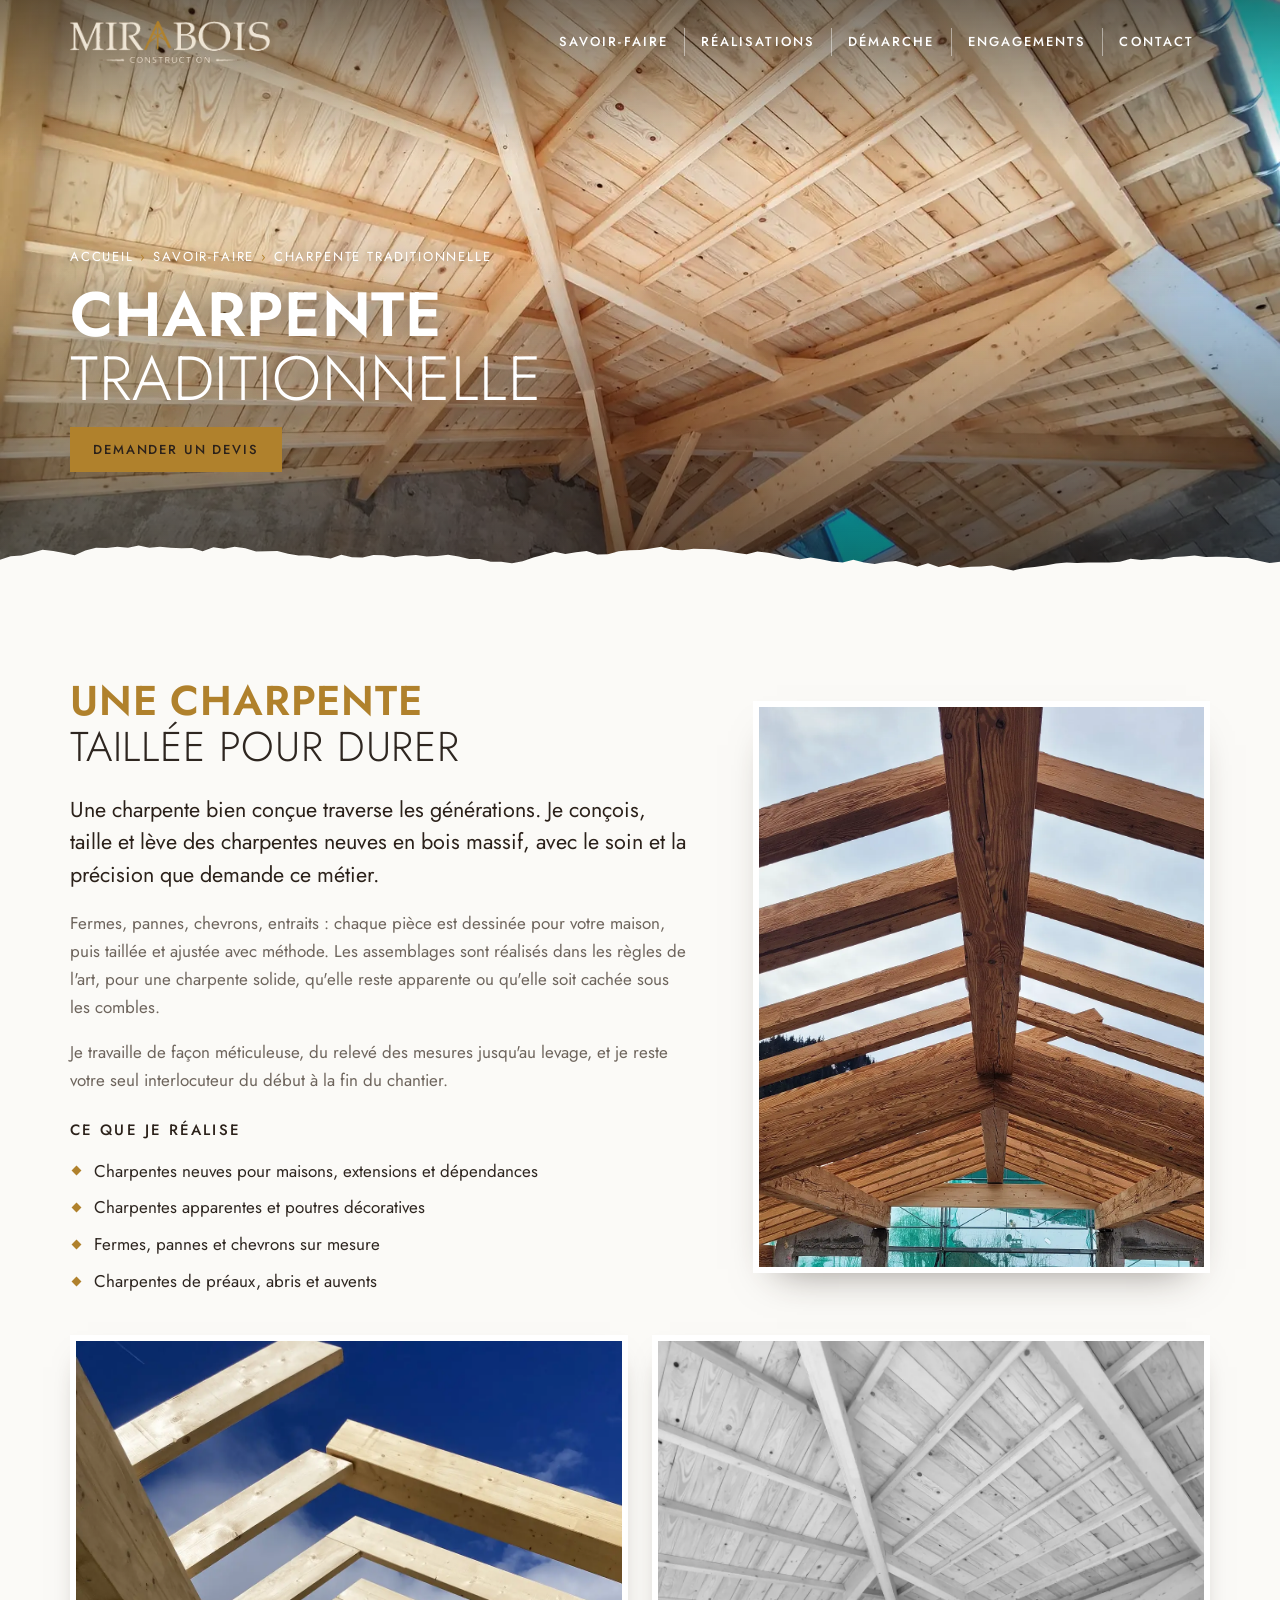
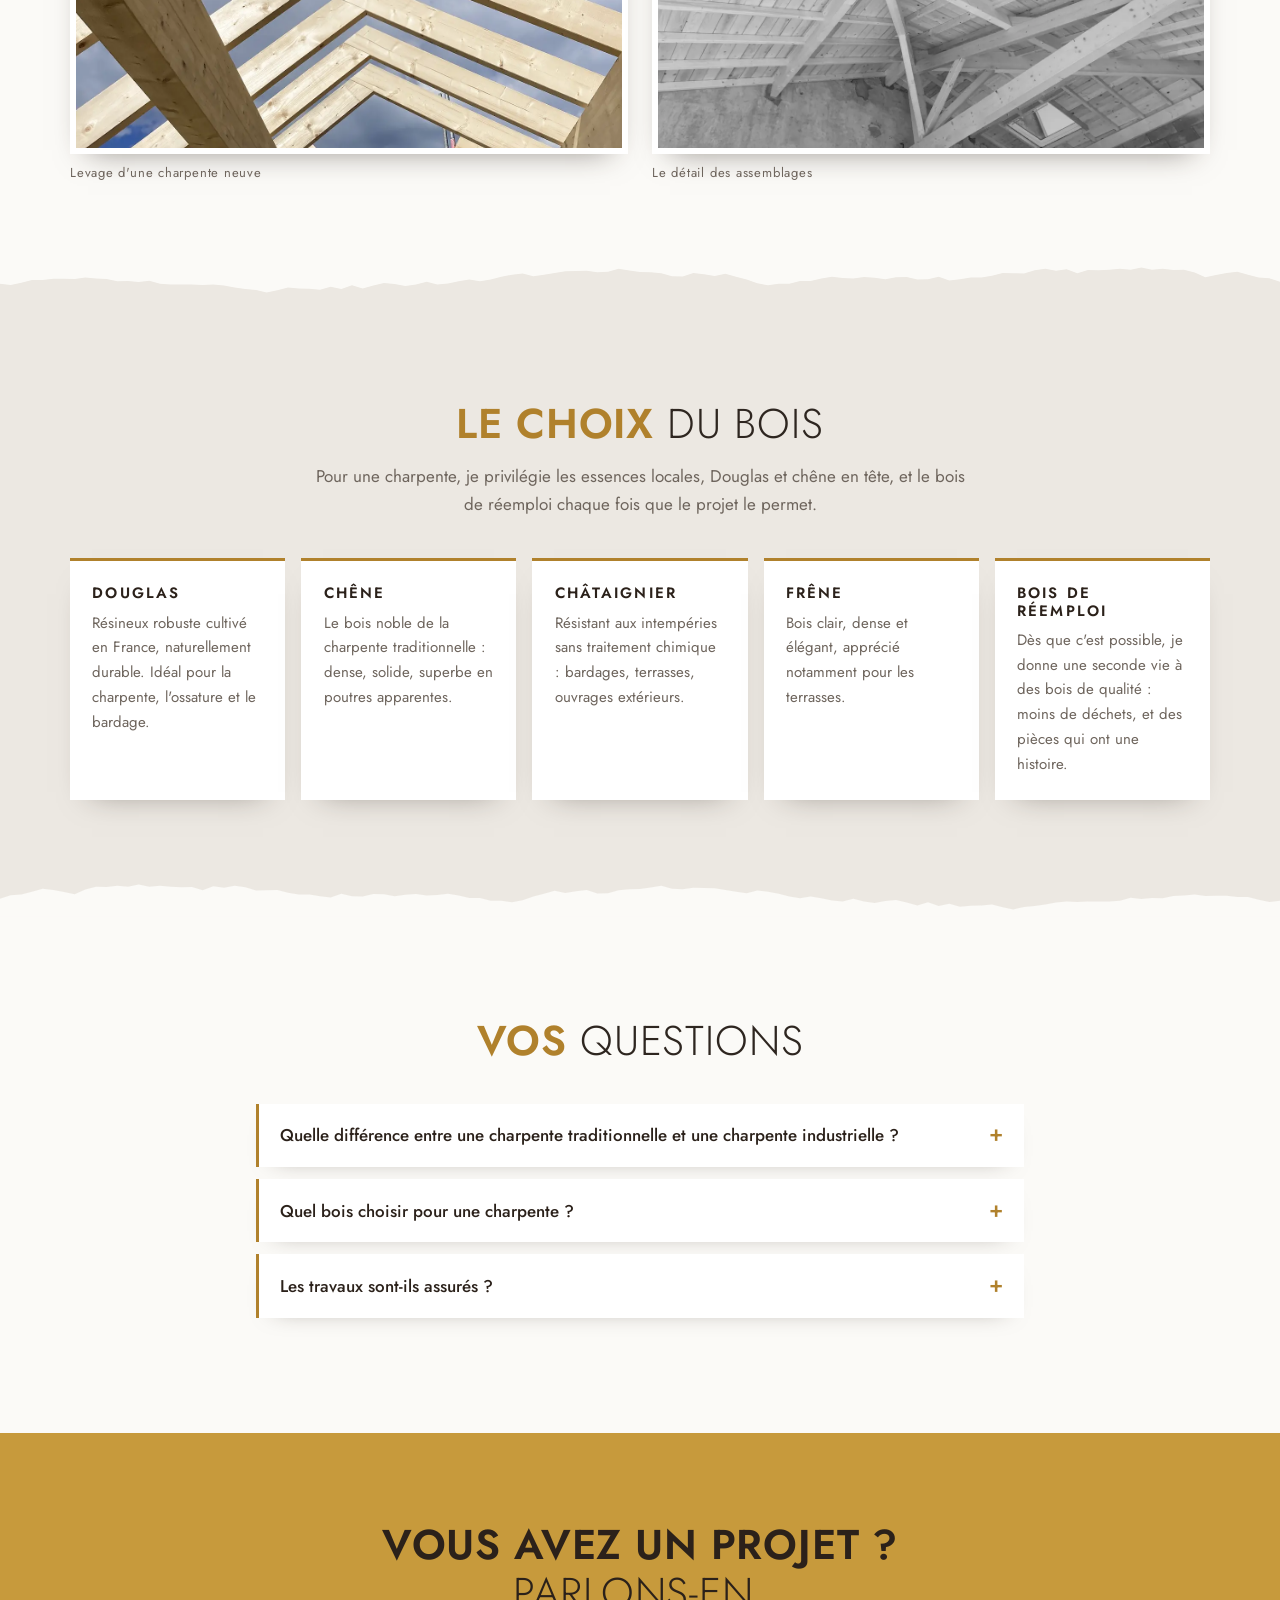
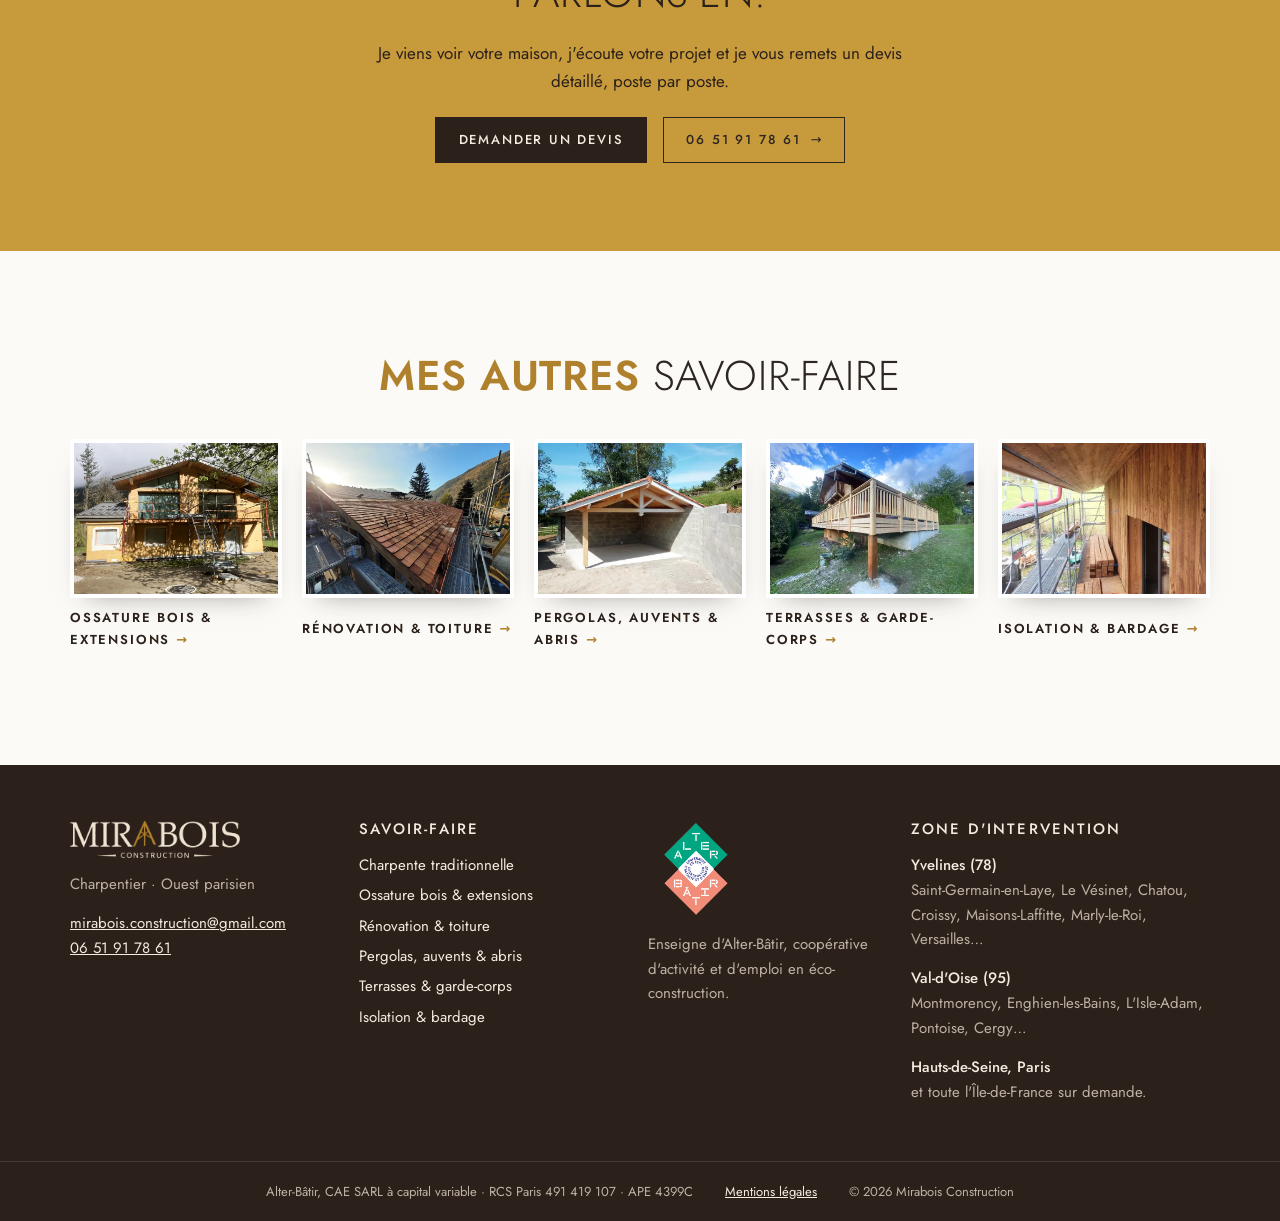
==== charpente-traditionnelle.html @ cbedd01c "Flèche « retour en haut » visible dès le début du défilement, numéros de version sur CSS et JS Co-Au" ====
<!doctype html>
<html lang="fr">
<head>
<meta charset="utf-8">
<meta name="viewport" content="width=device-width, initial-scale=1, viewport-fit=cover">
<meta name="color-scheme" content="light">
<title>Charpente traditionnelle en bois massif · Yvelines, Val-d'Oise | Mirabois Construction</title>
<meta name="description" content="Conception, taille et levage de charpentes traditionnelles en bois massif local (Douglas, chêne) dans les Yvelines, le Val-d'Oise et à Paris. Travail soigné, assurance décennale.">
<link rel="canonical" href="https://mirabois.fr/charpente-traditionnelle.html">
<meta property="og:type" content="website">
<meta property="og:locale" content="fr_FR">
<meta property="og:url" content="https://mirabois.fr/charpente-traditionnelle.html">
<meta property="og:site_name" content="Mirabois Construction">
<meta property="og:title" content="Charpente traditionnelle en bois massif · Yvelines, Val-d'Oise | Mirabois Construction">
<meta property="og:description" content="Conception, taille et levage de charpentes traditionnelles en bois massif local (Douglas, chêne) dans les Yvelines, le Val-d'Oise et à Paris. Travail soigné, assurance décennale.">
<meta property="og:image" content="https://mirabois.fr/assets/img/charpente-apparente.webp">
<script type="application/ld+json">
{
    "@context":  "https://schema.org",
    "@graph":  [
                   {
                       "@type":  "BreadcrumbList",
                       "itemListElement":  [
                                               {
                                                   "@type":  "ListItem",
                                                   "position":  1,
                                                   "name":  "Accueil",
                                                   "item":  "https://mirabois.fr/"
                                               },
                                               {
                                                   "@type":  "ListItem",
                                                   "position":  2,
                                                   "name":  "Charpente traditionnelle",
                                                   "item":  "https://mirabois.fr/charpente-traditionnelle.html"
                                               }
                                           ]
                   },
                   {
                       "@type":  "Service",
                       "name":  "Charpente traditionnelle",
                       "serviceType":  "Charpente traditionnelle",
                       "url":  "https://mirabois.fr/charpente-traditionnelle.html",
                       "description":  "Conception, taille et levage de charpentes traditionnelles en bois massif local (Douglas, chêne) dans les Yvelines, le Val-d\u0027Oise et à Paris. Travail soigné, assurance décennale.",
                       "areaServed":  [
                                          "Yvelines",
                                          "Val-d\u0027Oise",
                                          "Paris"
                                      ],
                       "provider":  {
                                        "@type":  "HomeAndConstructionBusiness",
                                        "name":  "Mirabois Construction",
                                        "url":  "https://mirabois.fr/",
                                        "telephone":  "+33651917861"
                                    }
                   },
                   {
                       "@type":  "FAQPage",
                       "mainEntity":  [
                                          {
                                              "@type":  "Question",
                                              "name":  "Quelle différence entre une charpente traditionnelle et une charpente industrielle ?",
                                              "acceptedAnswer":  {
                                                                     "@type":  "Answer",
                                                                     "text":  "Une charpente industrielle est faite de petites pièces (fermettes) assemblées par des connecteurs métalliques, qui encombrent les combles. Une charpente traditionnelle, en pièces de bois massif, libère l\u0027espace sous la toiture : les combles restent aménageables et la charpente peut rester apparente."
                                                                 }
                                          },
                                          {
                                              "@type":  "Question",
                                              "name":  "Quel bois choisir pour une charpente ?",
                                              "acceptedAnswer":  {
                                                                     "@type":  "Answer",
                                                                     "text":  "Le Douglas et le chêne sont deux excellents choix locaux. Je vous conseille l\u0027essence la mieux adaptée à votre projet, à l\u0027aspect souhaité et à votre budget, et je propose du bois de réemploi lorsque c\u0027est possible."
                                                                 }
                                          },
                                          {
                                              "@type":  "Question",
                                              "name":  "Les travaux sont-ils assurés ?",
                                              "acceptedAnswer":  {
                                                                     "@type":  "Answer",
                                                                     "text":  "Oui. Mirabois Construction exerce au sein de la coopérative Alter-Bâtir : les travaux sont couverts par son assurance décennale auprès de SMA BTP."
                                                                 }
                                          }
                                      ]
                   }
               ]
}
</script>
<link rel="icon" href="assets/img/favicon.svg" type="image/svg+xml">
<link rel="preconnect" href="https://fonts.googleapis.com">
<link rel="preconnect" href="https://fonts.gstatic.com" crossorigin>
<link rel="stylesheet" href="https://fonts.googleapis.com/css2?family=Jost:wght@300;400;500;600&display=swap">
<link rel="stylesheet" href="assets/css/style.css?v=20261125b">
</head>
<body>

<header class="entete" id="entete">
  <div class="conteneur">
    <a class="logo" href="index.html" aria-label="Mirabois Construction, retour à l'accueil">
      <img class="logo-clair" src="assets/img/logo-mirabois-clair.png" alt="Mirabois Construction" width="900" height="210">
      <img class="logo-fonce" src="assets/img/logo-mirabois.png" alt="" width="900" height="210">
    </a>
    <button class="burger" type="button" aria-controls="nav" aria-expanded="false" aria-label="Ouvrir le menu">
      <svg viewBox="0 0 24 24" fill="none" stroke="currentColor" stroke-width="1.6" stroke-linecap="round"><path d="M3 7h18M3 12h18M3 17h18"/></svg>
    </button>
    <nav class="nav" id="nav" data-ouvert="false" aria-label="Navigation principale">
      <ul>
        <li><a href="index.html#savoir-faire">Savoir-faire</a></li>
        <li><a href="index.html#realisations">Réalisations</a></li>
        <li><a href="index.html#demarche">Démarche</a></li>
        <li><a href="index.html#engagements">Engagements</a></li>
        <li><a href="index.html#contact">Contact</a></li>
      </ul>
    </nav>
  </div>
</header>

<main>

  <section class="hero hero-page" aria-labelledby="titre-page">
    <img class="hero-fond" data-parallaxe="0.3" src="assets/img/charpente-apparente.webp" alt="Charpente apparente en bois massif : fermes et voligeage" width="1600" height="1078" fetchpriority="high" style="object-position: 50% 45%">
    <div class="conteneur hero-contenu">
      <nav class="ariane" aria-label="Fil d'Ariane">
        <ol>
          <li><a href="index.html">Accueil</a></li>
          <li><a href="index.html#savoir-faire">Savoir-faire</a></li>
          <li aria-current="page">Charpente traditionnelle</li>
        </ol>
      </nav>
      <h1 class="hero-slogan" id="titre-page"><span>Charpente</span> <span>traditionnelle</span></h1>
      <a class="bouton bouton-or" href="index.html#contact">Demander un devis</a>
    </div>
    <svg class="bord bord-papier" viewBox="0 0 1440 40" preserveAspectRatio="none" aria-hidden="true"><use href="assets/img/bord.svg#bord-trace"/></svg>
  </section>

  <section class="section section-papier" aria-labelledby="titre-intro">
    <div class="conteneur page-intro">
      <div class="page-texte">
        <h2 class="titre-duo" id="titre-intro"><span>Une charpente</span> taillée pour durer</h2>
        <p class="chapo">Une charpente bien conçue traverse les générations. Je conçois, taille et lève des charpentes neuves en bois massif, avec le soin et la précision que demande ce métier.</p>
        <p>Fermes, pannes, chevrons, entraits : chaque pièce est dessinée pour votre maison, puis taillée et ajustée avec méthode. Les assemblages sont réalisés dans les règles de l'art, pour une charpente solide, qu'elle reste apparente ou qu'elle soit cachée sous les combles.</p>
        <p>Je travaille de façon méticuleuse, du relevé des mesures jusqu'au levage, et je reste votre seul interlocuteur du début à la fin du chantier.</p>
        <h3>Ce que je réalise</h3>
        <ul class="liste-or">
          <li>Charpentes neuves pour maisons, extensions et dépendances</li>
          <li>Charpentes apparentes et poutres décoratives</li>
          <li>Fermes, pannes et chevrons sur mesure</li>
          <li>Charpentes de préaux, abris et auvents</li>
        </ul>
      </div>
      <div class="page-photo">
        <img src="assets/img/charpente-fermes.webp" alt="Fermes de charpente traditionnelle en bois massif" width="1152" height="1440" loading="lazy" style="object-position: 50% 20%">
      </div>
    </div>
    <div class="conteneur">
      <div class="galerie">
        <figure><img src="assets/img/hero-charpente.webp" alt="Levage d'une charpente neuve en bois" width="1280" height="1600" loading="lazy" style="object-position: 50% 35%"><figcaption>Levage d'une charpente neuve</figcaption></figure>
        <figure><img src="assets/img/charpente-nb.webp" alt="Charpente en bois vue de l'intérieur, en noir et blanc" width="1600" height="898" loading="lazy"><figcaption>Le détail des assemblages</figcaption></figure>
      </div>
    </div>
    <svg class="bord bord-pierre" viewBox="0 0 1440 40" preserveAspectRatio="none" aria-hidden="true"><use href="assets/img/bord.svg#bord-trace"/></svg>
  </section>

  <!-- Le choix du bois (commun à toutes les pages) -->
  <section class="section section-pierre" aria-labelledby="titre-bois">
    <div class="conteneur">
      <h2 class="titre-duo titre-centre" id="titre-bois"><span>Le choix</span> du bois</h2>
      <p class="intro-sombre">Pour une charpente, je privilégie les essences locales, Douglas et chêne en tête, et le bois de réemploi chaque fois que le projet le permet.</p>
      <div class="bois-grille">
        <article class="bois-carte"><h3>Douglas</h3><p>Résineux robuste cultivé en France, naturellement durable. Idéal pour la charpente, l'ossature et le bardage.</p></article>
        <article class="bois-carte"><h3>Chêne</h3><p>Le bois noble de la charpente traditionnelle : dense, solide, superbe en poutres apparentes.</p></article>
        <article class="bois-carte"><h3>Châtaignier</h3><p>Résistant aux intempéries sans traitement chimique : bardages, terrasses, ouvrages extérieurs.</p></article>
        <article class="bois-carte"><h3>Frêne</h3><p>Bois clair, dense et élégant, apprécié notamment pour les terrasses.</p></article>
        <article class="bois-carte"><h3>Bois de réemploi</h3><p>Dès que c'est possible, je donne une seconde vie à des bois de qualité : moins de déchets, et des pièces qui ont une histoire.</p></article>
      </div>
    </div>
    <svg class="bord bord-papier" viewBox="0 0 1440 40" preserveAspectRatio="none" aria-hidden="true"><use href="assets/img/bord.svg#bord-trace"/></svg>
  </section>

  <!-- Questions fréquentes -->
  <section class="section section-papier" aria-labelledby="titre-faq">
    <div class="conteneur">
      <h2 class="titre-duo titre-centre" id="titre-faq"><span>Vos</span> questions</h2>
      <div class="faq">
        <details><summary>Quelle différence entre une charpente traditionnelle et une charpente industrielle ?</summary><p>Une charpente industrielle est faite de petites pièces (fermettes) assemblées par des connecteurs métalliques, qui encombrent les combles. Une charpente traditionnelle, en pièces de bois massif, libère l'espace sous la toiture : les combles restent aménageables et la charpente peut rester apparente.</p></details>
        <details><summary>Quel bois choisir pour une charpente ?</summary><p>Le Douglas et le chêne sont deux excellents choix locaux. Je vous conseille l'essence la mieux adaptée à votre projet, à l'aspect souhaité et à votre budget, et je propose du bois de réemploi lorsque c'est possible.</p></details>
        <details><summary>Les travaux sont-ils assurés ?</summary><p>Oui. Mirabois Construction exerce au sein de la coopérative Alter-Bâtir : les travaux sont couverts par son assurance décennale auprès de SMA BTP.</p></details>
      </div>
    </div>
  </section>

  <!-- Appel au contact -->
  <section class="section section-or" aria-labelledby="titre-appel">
    <div class="conteneur appel">
      <h2 class="titre-contact" id="titre-appel">Vous avez un projet ?<span>Parlons-en.</span></h2>
      <p>Je viens voir votre maison, j'écoute votre projet et je vous remets un devis détaillé, poste par poste.</p>
      <div class="appel-boutons">
        <a class="bouton bouton-fonce" href="index.html#contact">Demander un devis</a>
        <a class="bouton bouton-ligne" href="tel:+33651917861">06 51 91 78 61</a>
      </div>
    </div>
  </section>

  <!-- Autres savoir-faire -->
  <section class="section section-papier" aria-labelledby="titre-autres">
    <div class="conteneur">
      <h2 class="titre-duo titre-centre" id="titre-autres"><span>Mes autres</span> savoir-faire</h2>
      <div class="autres">
        <a href="ossature-bois-extension.html"><img src="assets/img/renovation-chalet-s.webp" alt="" loading="lazy"><span>Ossature bois &amp; extensions</span></a>
        <a href="renovation-charpente-toiture.html"><img src="assets/img/couverture-bardeaux-s.webp" alt="" loading="lazy"><span>Rénovation &amp; toiture</span></a>
        <a href="pergolas-auvents-abris.html"><img src="assets/img/abri-voiture-s.webp" alt="" loading="lazy"><span>Pergolas, auvents &amp; abris</span></a>
        <a href="terrasses-garde-corps.html"><img src="assets/img/terrasse-chalet-s.webp" alt="" loading="lazy"><span>Terrasses &amp; garde-corps</span></a>
        <a href="isolation-bardage-bois.html"><img src="assets/img/bardage-bois-s.webp" alt="" loading="lazy"><span>Isolation &amp; bardage</span></a>
      </div>
    </div>
  </section>

</main>

<footer class="pied">
  <div class="conteneur pied-grille">
    <div class="pied-bloc">
      <img class="logo-pied" src="assets/img/logo-mirabois-clair.png" alt="Mirabois Construction" width="900" height="210" loading="lazy">
      <p>Charpentier · Ouest parisien</p>
      <p><a href="mailto:mirabois.construction@gmail.com">mirabois.construction@gmail.com</a><br><a href="tel:+33651917861">06 51 91 78 61</a></p>
    </div>
    <div class="pied-bloc">
      <h2 class="pied-titre">Savoir-faire</h2>
      <ul class="pied-liens">
        <li><a href="charpente-traditionnelle.html" aria-current="page">Charpente traditionnelle</a></li>
        <li><a href="ossature-bois-extension.html">Ossature bois &amp; extensions</a></li>
        <li><a href="renovation-charpente-toiture.html">Rénovation &amp; toiture</a></li>
        <li><a href="pergolas-auvents-abris.html">Pergolas, auvents &amp; abris</a></li>
        <li><a href="terrasses-garde-corps.html">Terrasses &amp; garde-corps</a></li>
        <li><a href="isolation-bardage-bois.html">Isolation &amp; bardage</a></li>
      </ul>
    </div>
    <div class="pied-bloc">
      <img class="logo-coop-pied" src="assets/img/logo-alterbatir.png" alt="Alter-Bâtir" width="360" height="360" loading="lazy">
      <p>Enseigne d'Alter-Bâtir, coopérative d'activité et d'emploi en éco-construction.</p>
    </div>
    <div class="pied-bloc">
      <h2 class="pied-titre">Zone d'intervention</h2>
      <p><strong>Yvelines (78)</strong> Saint-Germain-en-Laye, Le Vésinet, Chatou, Croissy, Maisons-Laffitte, Marly-le-Roi, Versailles…</p>
      <p><strong>Val-d'Oise (95)</strong> Montmorency, Enghien-les-Bains, L'Isle-Adam, Pontoise, Cergy…</p>
      <p><strong>Hauts-de-Seine, Paris</strong> et toute l'Île-de-France sur demande.</p>
    </div>
  </div>
  <div class="pied-bas">
    <div class="conteneur"><span>Alter-Bâtir, CAE SARL à capital variable · RCS Paris 491 419 107 · APE 4399C</span><a href="mentions-legales.html">Mentions légales</a><span>© 2026 Mirabois Construction</span></div>
  </div>
</footer>

<a class="haut" href="#" aria-label="Revenir en haut de la page"><svg viewBox="0 0 24 24" aria-hidden="true"><path d="M12 19V5M5 12l7-7 7 7"/></svg></a>

<script src="assets/js/main.js?v=20261125b"></script>

</body>
</html>
---- assets/css/style.css ----
/* Mise en page : grande photo d'ouverture sous un menu transparent, puis bandes alternées
   (blanc, gris pierre, noyer, or) reliées par des bords irréguliers ; titres en deux tons. */
:root {
  --papier: #FBFAF7;      /* fond blanc chaud */
  --pierre: #ECE8E2;      /* bande gris pierre */
  --noyer: #2B211A;       /* bandes sombres, texte fort */
  --brou: #593214;        /* brun du logo */
  --or: #B0812C;          /* or du logo : accents */
  --or-fond: #C79A3C;     /* bande contact */
  --texte: #2E2620;
  --texte-doux: #6E655D;
  --clair: #F3ECE0;
  --clair-doux: #BDB2A3;
  --filet: #D9D2C7;

  --f-texte: "Jost", "Futura", "Avenir Next", "Segoe UI", system-ui, sans-serif;

  --t-xs: .8125rem;
  --t-s: .9375rem;
  --t-m: 1.0625rem;
  --t-l: clamp(1.15rem, 1.05rem + .4vw, 1.35rem);
  --t-xl: clamp(1.75rem, 1.3rem + 1.8vw, 2.6rem);
  --t-hero: clamp(2.2rem, 1.2rem + 4.2vw, 4.4rem);

  --largeur: 1180px;
  --gouttiere-g: max(20px, env(safe-area-inset-left, 0px));
  --gouttiere-d: max(20px, env(safe-area-inset-right, 0px));
  color-scheme: light;
}

*, *::before, *::after { box-sizing: border-box; }
html { scroll-behavior: smooth; scroll-padding-top: 80px; }
body {
  margin: 0;
  background: var(--papier);
  color: var(--texte);
  font-family: var(--f-texte);
  font-size: var(--t-m);
  font-weight: 400;
  line-height: 1.65;
  -webkit-font-smoothing: antialiased;
}
img { max-width: 100%; display: block; height: auto; }
a { color: inherit; }
h1, h2, h3 { margin: 0; font-weight: 500; line-height: 1.15; text-wrap: balance; }
p { margin: 0; }
fieldset { border: 0; margin: 0; padding: 0; min-width: 0; }
:focus-visible { outline: 2px solid var(--or); outline-offset: 3px; }
[hidden] { display: none !important; }
.sr { position: absolute; width: 1px; height: 1px; overflow: hidden; clip: rect(0 0 0 0); white-space: nowrap; }
.a-completer { background: #f6e3b4; color: var(--noyer); border-bottom: 1px dashed var(--brou); padding-inline: .2em; }
.centre { text-align: center; }

.conteneur {
  max-width: var(--largeur);
  margin-inline: auto;
  padding-left: var(--gouttiere-g);
  padding-right: var(--gouttiere-d);
}

/* Titres deux tons */
.titre-duo {
  font-size: var(--t-xl);
  font-weight: 300;
  text-transform: uppercase;
  letter-spacing: .02em;
  color: var(--texte);
  line-height: 1.1;
}
.titre-duo span { display: block; font-weight: 600; color: var(--or); }
.titre-centre { text-align: center; }
.titre-centre span { display: inline; }
.titre-clair { color: var(--clair); }
.trait-vertical { display: block; width: 1px; height: 56px; background: var(--texte); margin: 1.5rem auto 3rem; }

/* Boutons */
.bouton {
  display: inline-flex; align-items: center; justify-content: center; gap: .6rem;
  font: 500 var(--t-xs)/1 var(--f-texte);
  letter-spacing: .14em; text-transform: uppercase;
  padding: .95rem 1.4rem;
  text-decoration: none;
  border: 1px solid transparent;
  border-radius: 0;
  cursor: pointer;
  transition: background-color .2s, color .2s, border-color .2s;
}
.bouton-or { background: var(--or); color: var(--noyer); }
.bouton-or:hover { background: var(--clair); }
.bouton-ligne { border-color: var(--texte); color: var(--texte); background: transparent; }
.bouton-ligne::after { content: "→"; letter-spacing: 0; }
.bouton-ligne:hover { background: var(--noyer); color: var(--clair); border-color: var(--noyer); }
.bouton-fonce { background: var(--noyer); color: var(--clair); }
.bouton-fonce:hover { background: var(--brou); }

/* En-tête transparent sur la photo, plein au défilement */
body::before { content: ""; position: fixed; inset: 0 0 auto; height: env(safe-area-inset-top, 0px); z-index: 60; background: var(--noyer); }
.entete {
  position: fixed; top: env(safe-area-inset-top, 0px); left: 0; right: 0; z-index: 50;
  transition: background-color .3s, box-shadow .3s;
}
.entete .conteneur { display: flex; align-items: center; justify-content: space-between; gap: 1.5rem; min-height: 84px; }
.logo { position: relative; display: block; width: 200px; }
.logo img { width: 100%; transition: opacity .3s; }
.logo .logo-fonce { position: absolute; inset: 0; opacity: 0; }
.nav ul { list-style: none; display: flex; margin: 0; padding: 0; }
.nav li + li { border-left: 1px solid rgba(255,255,255,.45); }
.nav a { display: block; padding: .2rem 1rem; text-decoration: none; font-size: var(--t-xs); letter-spacing: .16em; text-transform: uppercase; color: #fff; font-weight: 500; }
.nav a:hover { color: var(--or); }
.burger { display: none; background: none; border: 0; padding: .5rem; cursor: pointer; color: #fff; }
.burger svg { width: 30px; height: 30px; }

.entete.defile { background: var(--papier); box-shadow: 0 1px 0 var(--filet); }
.entete.defile .logo-clair { opacity: 0; }
.entete.defile .logo-fonce { opacity: 1; }
.entete.defile .nav a { color: var(--texte); }
.entete.defile .nav a:hover { color: var(--or); }
.entete.defile .nav li + li { border-color: var(--filet); }
.entete.defile .burger { color: var(--brou); }

/* Héro */
.hero { position: relative; height: clamp(520px, 86vh, 780px); background: var(--noyer); color: #fff; overflow: hidden; }
.hero-fond { position: absolute; inset: 0; width: 100%; height: 100%; object-fit: cover; will-change: transform; }
.hero::after { content: ""; position: absolute; inset: 0; background: linear-gradient(180deg, rgba(20,14,10,.55) 0%, rgba(20,14,10,0) 28%, rgba(20,14,10,0) 45%, rgba(20,14,10,.6) 100%); }
.hero-contenu { position: relative; z-index: 2; height: 100%; display: flex; flex-direction: column; justify-content: flex-end; align-items: flex-end; text-align: right; gap: 1.25rem; padding-bottom: clamp(5rem, 10vw, 7.5rem); }
.hero-slogan { font-size: var(--t-hero); text-transform: uppercase; line-height: 1.02; letter-spacing: .01em; font-weight: 300; display: grid; justify-items: end; text-shadow: 0 2px 24px rgba(0,0,0,.35); }
.hero-slogan span:first-child { font-weight: 600; display: flex; align-items: center; gap: 1.2rem; }
.hero-slogan span:first-child::before { content: ""; width: clamp(40px, 8vw, 120px); height: 2px; background: var(--or); }
.hero-zone { font-size: var(--t-s); letter-spacing: .2em; text-transform: uppercase; }
.pignon { position: absolute; z-index: 3; bottom: 26px; left: 9%; width: clamp(110px, 14vw, 190px); height: auto; fill: var(--papier); }

/* Bords irréguliers entre sections */
.bord { position: absolute; z-index: 3; left: 0; bottom: -1px; width: 100%; height: clamp(22px, 3vw, 40px); fill: currentColor; }
.bord-papier { color: var(--papier); }
.bord-pierre { color: var(--pierre); transform: scaleX(-1); }
.bord-noyer { color: var(--noyer); }

/* Sections */
.section { position: relative; padding-block: clamp(4rem, 8vw, 7rem) clamp(5rem, 9vw, 8rem); }
.section-papier { background: var(--papier); }
.section-pierre { background: var(--pierre); }

/* Savoir-faire en onglets */
.sf { display: grid; grid-template-columns: .75fr 1.25fr; gap: clamp(2rem, 4vw, 4rem); align-items: center; }
.sf-menu { display: grid; gap: 2rem; min-width: 0; }
.sf-onglets { display: grid; gap: .15rem; border-left: 1px dotted var(--texte-doux); padding-left: 1.1rem; }
.sf-onglets button {
  all: unset; cursor: pointer; position: relative;
  font-size: var(--t-s); color: var(--texte-doux); padding: .45rem 0;
}
.sf-onglets button:hover { color: var(--texte); }
.sf-onglets button[aria-selected="true"] { color: var(--texte); font-weight: 500; }
.sf-onglets button[aria-selected="true"]::before { content: ""; position: absolute; left: calc(-1.1rem - 4px); top: 50%; width: 7px; height: 7px; background: var(--or); transform: translateY(-50%) rotate(45deg); }
.sf-onglets button:focus-visible { outline: 2px solid var(--or); outline-offset: 2px; }
.sf-panneaux { min-width: 0; }
.sf-panneau { position: relative; padding-bottom: 2rem; }
.sf-panneau img { width: 72%; margin-left: auto; aspect-ratio: 4 / 5; object-fit: cover; box-shadow: 0 20px 40px -24px rgba(43,33,26,.5); }
.sf-carte {
  position: absolute; left: 0; bottom: 0; width: min(400px, 58%);
  background: #fff; padding: clamp(1.4rem, 3vw, 2.2rem);
  display: grid; gap: .9rem; justify-items: start;
  box-shadow: 0 18px 40px -20px rgba(43,33,26,.35);
}
.sf-carte h3 { font-size: var(--t-l); text-transform: uppercase; font-weight: 600; letter-spacing: .02em; color: var(--noyer); }
.sf-carte p { font-size: var(--t-s); color: var(--texte-doux); }

/* Coopérative */
.coop { display: grid; grid-template-columns: .9fr 1.1fr; align-items: center; margin-top: clamp(4rem, 8vw, 6rem); }
.coop-logo { display: flex; align-items: center; gap: 0; min-width: 0; }
.coop-logo img { width: clamp(110px, 14vw, 160px); flex: none; }
.coop-trait { flex: 1; height: 1px; background: var(--texte); margin-left: 1.5rem; }
.coop-boite { background: var(--noyer); color: var(--clair); padding: clamp(1.75rem, 4vw, 3rem); display: grid; gap: 1rem; min-width: 0; }
.coop-boite h2 { font-size: var(--t-l); text-transform: uppercase; font-weight: 600; letter-spacing: .03em; }
.coop-boite p { color: var(--clair-doux); font-size: var(--t-s); }
.coop-boite strong { color: var(--clair); font-weight: 500; }

/* Réalisations : vignettes décalées */
.vignettes { display: grid; grid-template-columns: repeat(3, minmax(0, 1fr)); gap: 3rem clamp(2rem, 5vw, 4.5rem); padding-bottom: 4rem; }
.vignette { all: unset; position: relative; display: grid; gap: .6rem; cursor: zoom-in; }
.vignette:nth-child(3n+2) { transform: translateY(4rem); }
.vignette img { width: 100%; aspect-ratio: 4 / 3; object-fit: cover; border: 6px solid #fff; box-shadow: 0 14px 30px -18px rgba(43,33,26,.55); transition: filter .3s; }
.vignette:hover img { filter: brightness(.85); }
.vignette:focus-visible { outline: 2px solid var(--or); outline-offset: 4px; }
.etiquette {
  position: absolute; left: -1rem; bottom: 2.9rem;
  background: rgba(255,255,255,.9); color: var(--noyer);
  font-size: var(--t-s); font-weight: 600; text-transform: uppercase; letter-spacing: .18em; line-height: 1.3;
  padding: .45rem .8rem; max-width: 85%;
}
.vignette:nth-child(3n) .etiquette { left: auto; right: -1rem; text-align: right; }
.nb { font-size: var(--t-xs); color: var(--texte-doux); letter-spacing: .08em; text-transform: uppercase; }

/* Visionneuse */
.visionneuse { border: 0; padding: 0; background: transparent; max-width: 100vw; max-height: 100vh; width: 100%; height: 100%; }
.visionneuse::backdrop { background: rgba(20, 14, 10, .94); }
.visionneuse-cadre { display: grid; place-items: center; height: 100%; padding: 1rem; gap: .75rem; grid-template-rows: 1fr auto; }
.visionneuse img { max-height: calc(100vh - 7rem); max-width: 100%; width: auto; object-fit: contain; }
.visionneuse p { color: var(--clair); font-size: var(--t-s); text-align: center; }
.visionneuse-btn { position: fixed; background: rgba(0,0,0,.4); border: 0; color: #fff; width: 48px; height: 48px; border-radius: 50%; cursor: pointer; font-size: 1.5rem; display: grid; place-items: center; }
.visionneuse-fermer { top: calc(1rem + env(safe-area-inset-top, 0px)); right: calc(1rem + env(safe-area-inset-right, 0px)); }
.visionneuse-prec { left: calc(1rem + env(safe-area-inset-left, 0px)); top: 50%; translate: 0 -50%; }
.visionneuse-suiv { right: calc(1rem + env(safe-area-inset-right, 0px)); top: 50%; translate: 0 -50%; }

/* Démarche : bande photo sombre */
.bande-photo { background: var(--noyer); color: var(--clair); overflow: hidden; }
.bande-photo .bande-fond { position: absolute; left: 0; top: -20%; width: 100%; height: 140%; object-fit: cover; opacity: .28; will-change: transform; }
.bande-photo .conteneur { position: relative; z-index: 1; }
.intro-clair { text-align: center; color: var(--clair-doux); margin: 1rem auto 3rem; max-width: 40rem; }
.etapes { list-style: none; margin: 0; padding: 0; display: grid; grid-template-columns: repeat(4, minmax(0, 1fr)); gap: 1rem; counter-reset: etape; }
.etapes li { counter-increment: etape; background: rgba(20,14,10,.72); padding: 1.75rem 1.4rem; display: grid; gap: .7rem; align-content: start; text-align: center; }
.etapes li { position: relative; }
.etapes li::before { content: counter(etape); justify-self: center; width: 2.2rem; height: 2.2rem; display: grid; place-items: center; color: var(--or); font-weight: 500; }
.etapes li::after { content: ""; position: absolute; top: 1.75rem; left: 50%; width: 2.2rem; height: 2.2rem; border: 1px solid var(--or); transform: translateX(-50%) scale(.78) rotate(45deg); pointer-events: none; }
.etapes h3 { font-size: var(--t-s); text-transform: uppercase; letter-spacing: .14em; font-weight: 500; color: #fff; padding-top: .6rem; }
.etapes p { font-size: var(--t-s); color: var(--clair-doux); }

/* À la une */
.une { display: grid; grid-template-columns: repeat(12, minmax(0, 1fr)); align-items: center; margin-top: 3rem; }
.une img { grid-column: 4 / 13; grid-row: 1; width: 100%; aspect-ratio: 16 / 10; object-fit: cover; object-position: 50% 40%; }
.une-carte { grid-column: 1 / 6; grid-row: 1; position: relative; z-index: 1; background: #fff; padding: clamp(1.5rem, 3vw, 2.4rem); display: grid; gap: .9rem; justify-items: start; box-shadow: 0 18px 40px -20px rgba(43,33,26,.4); }
.une-tag { color: var(--or); font-size: var(--t-xs); letter-spacing: .16em; text-transform: uppercase; font-weight: 500; }
.une-carte h3 { font-size: var(--t-l); text-transform: uppercase; font-weight: 600; color: var(--noyer); }
.une-carte p:not(.une-tag) { font-size: var(--t-s); color: var(--texte-doux); }

/* Contact : bande or, formulaire pas à pas */
.section-or { background: var(--or-fond); color: var(--noyer); padding-block: clamp(3.5rem, 7vw, 5.5rem); }
.contact { display: grid; justify-items: center; gap: 2rem; }
.titre-contact { text-align: center; font-size: var(--t-xl); text-transform: uppercase; font-weight: 600; letter-spacing: .02em; }
.titre-contact span { display: block; font-weight: 300; }
.formulaire { width: min(100%, 580px); display: grid; gap: 1rem; }
.etape-form { display: grid; gap: .7rem; }
.etape-form legend { font-size: var(--t-s); margin-bottom: .7rem; font-weight: 500; padding: 0; }
.etape-form .aide { font-size: var(--t-xs); margin-top: -.4rem; }
.formulaire input:not([type="radio"]), .formulaire textarea {
  font: inherit; font-size: var(--t-m); color: var(--clair);
  background: var(--noyer); border: 0; border-bottom: 4px solid var(--brou); border-radius: 0;
  padding: 1rem 1.1rem; width: 100%;
}
.formulaire input::placeholder, .formulaire textarea::placeholder { color: var(--clair-doux); }
.formulaire input:focus, .formulaire textarea:focus { outline: none; border-bottom-color: var(--clair); }
.formulaire textarea { min-height: 140px; resize: vertical; }
/* Champ piège anti-robots : invisible et sans aucune largeur */
.formulaire input.piege { position: absolute; width: 1px; height: 1px; padding: 0; border: 0; margin: -1px; overflow: hidden; clip-path: inset(50%); opacity: 0; pointer-events: none; }
.choix { display: grid; grid-template-columns: repeat(2, minmax(0, 1fr)); gap: .5rem; }
.choix label { display: flex; align-items: center; gap: .6rem; padding: .8rem .9rem; border: 1px solid var(--noyer); cursor: pointer; font-size: var(--t-s); }
.choix label:has(input:checked) { background: var(--noyer); color: var(--clair); }
.choix input { accent-color: var(--or); }
.form-pied { display: flex; align-items: center; justify-content: space-between; gap: 1rem; }
.form-btn { all: unset; cursor: pointer; font-size: var(--t-s); }
.form-btn:focus-visible { outline: 2px solid var(--noyer); outline-offset: 3px; }
.compteur { font-size: var(--t-s); margin-left: auto; font-variant-numeric: tabular-nums; }
.form-btn, .compteur { white-space: nowrap; flex: none; }
.formulaire-message { font-size: var(--t-s); min-height: 1.5em; }
.formulaire-message.envoye { font-size: var(--t-m); font-weight: 500; text-align: center; outline: none; }
#suivant:disabled { opacity: .7; cursor: wait; }
.contact-direct { font-size: var(--t-s); text-align: center; }
.contact-direct a { font-weight: 500; }

/* Engagements */
.engagements { position: relative; background: var(--pierre); padding-block: clamp(3rem, 6vw, 4.5rem); overflow: hidden; }
.engagements .bande-fond { position: absolute; left: 0; top: -30%; width: 100%; height: 160%; object-fit: cover; opacity: .22; will-change: transform; }
.engagements-liste { position: relative; list-style: none; margin-block: 0; display: flex; flex-wrap: wrap; justify-content: center; gap: 2rem clamp(2rem, 5vw, 4.5rem); }
.engagements-liste li { display: grid; justify-items: center; gap: 1.3rem; text-align: center; font-size: var(--t-xs); letter-spacing: .12em; text-transform: uppercase; font-weight: 500; color: var(--noyer); min-width: 110px; }
.losange { width: 56px; height: 56px; border: 1.5px solid var(--noyer); transform: rotate(45deg); display: grid; place-items: center; margin-top: 10px; }
.losange svg { width: 30px; height: 30px; transform: rotate(-45deg); fill: none; stroke: var(--noyer); stroke-width: 1.6; stroke-linecap: round; stroke-linejoin: round; }

/* Pied de page */
.pied { background: var(--noyer); color: var(--clair-doux); font-size: var(--t-s); }
.pied-grille { display: grid; grid-template-columns: 1fr 1fr .9fr 1.2fr; gap: 2.5rem; padding-block: 3.5rem; }
.pied-bloc { display: grid; gap: .9rem; align-content: start; min-width: 0; }
.pied-bloc strong { color: var(--clair); font-weight: 500; display: block; }
.pied a { color: var(--clair); }
.logo-pied { width: 170px; }
.logo-coop-pied { width: 96px; }
.pied-titre { font-size: var(--t-s); text-transform: uppercase; letter-spacing: .14em; color: var(--clair); font-weight: 500; }
.pied-bas { border-top: 1px solid rgba(255,255,255,.1); font-size: var(--t-xs); }
.pied-bas .conteneur { display: flex; flex-wrap: wrap; justify-content: center; gap: .5rem 2rem; padding-block: 1.2rem; }

/* Bouton « retour en haut » : un losange or, comme les engagements */
.haut {
  position: fixed; z-index: 40;
  right: max(22px, calc(env(safe-area-inset-right, 0px) + 14px));
  bottom: max(22px, calc(env(safe-area-inset-bottom, 0px) + 14px));
  width: 48px; height: 48px; display: grid; place-items: center;
  background: var(--noyer); color: var(--or); border: 1px solid var(--or);
  transform: rotate(45deg) translateY(12px); opacity: 0; visibility: hidden;
  transition: opacity .3s, transform .3s, visibility .3s, background-color .2s, color .2s;
  box-shadow: 0 8px 20px -8px rgba(0,0,0,.45);
}
.haut.visible { opacity: 1; visibility: visible; transform: rotate(45deg); }
.haut:hover { background: var(--or); color: var(--noyer); }
.haut svg { width: 24px; height: 24px; transform: rotate(-45deg); fill: none; stroke: currentColor; stroke-width: 1.8; stroke-linecap: round; stroke-linejoin: round; }

/* Pages savoir-faire */
.hero-page { height: clamp(400px, 64vh, 580px); }
.hero-page .hero-contenu { align-items: flex-start; text-align: left; gap: 1rem; padding-bottom: clamp(4.5rem, 9vw, 6.5rem); }
.hero-page .hero-slogan { justify-items: start; font-size: clamp(2rem, 1.2rem + 3.4vw, 3.9rem); }
.hero-page .hero-slogan span:first-child::before { display: none; }
.ariane ol { list-style: none; display: flex; flex-wrap: wrap; gap: .4rem; margin: 0; padding: 0; font-size: var(--t-xs); letter-spacing: .14em; text-transform: uppercase; text-shadow: 0 1px 12px rgba(0,0,0,.5); }
.ariane li + li::before { content: "›"; margin-right: .4rem; color: var(--or); }
.ariane a { text-decoration: none; }
.ariane a:hover { color: var(--or); }
.page-intro { display: grid; grid-template-columns: 1.15fr .85fr; gap: clamp(2rem, 5vw, 4.5rem); align-items: center; }
.page-texte { display: grid; gap: 1.1rem; min-width: 0; }
.page-texte .titre-duo { margin-bottom: .4rem; }
.chapo { font-size: var(--t-l); line-height: 1.5; color: var(--noyer); }
.page-texte p:not(.chapo) { color: var(--texte-doux); }
.page-texte h3 { font-size: var(--t-s); text-transform: uppercase; letter-spacing: .14em; color: var(--noyer); margin-top: .6rem; }
.liste-or { list-style: none; margin: 0; padding: 0; display: grid; gap: .55rem; }
.liste-or li { position: relative; padding-left: 1.5rem; }
.liste-or li::before { content: ""; position: absolute; left: .2rem; top: .62em; width: 7px; height: 7px; background: var(--or); transform: rotate(45deg); }
.page-photo { min-width: 0; }
.page-photo img { width: 100%; aspect-ratio: 4 / 5; object-fit: cover; border: 6px solid #fff; box-shadow: 0 20px 40px -24px rgba(43,33,26,.55); }
.intro-sombre { text-align: center; color: var(--texte-doux); margin: 1rem auto 0; max-width: 42rem; }
.bois-grille { display: grid; grid-template-columns: repeat(auto-fit, minmax(200px, 1fr)); gap: 1rem; margin-top: 2.5rem; }
.bois-carte { background: #fff; padding: 1.5rem 1.4rem; display: grid; gap: .5rem; align-content: start; box-shadow: 0 14px 30px -22px rgba(43,33,26,.5); border-top: 3px solid var(--or); }
.bois-carte h3 { font-size: var(--t-s); text-transform: uppercase; letter-spacing: .14em; color: var(--noyer); font-weight: 600; }
.bois-carte p { font-size: var(--t-s); color: var(--texte-doux); }
.galerie { display: grid; grid-template-columns: repeat(auto-fit, minmax(260px, 1fr)); gap: 1.5rem; margin-top: 2.5rem; }
.galerie figure { margin: 0; display: grid; gap: .5rem; }
.galerie img { width: 100%; aspect-ratio: 4 / 3; object-fit: cover; border: 6px solid #fff; box-shadow: 0 14px 30px -18px rgba(43,33,26,.55); }
.galerie figcaption { font-size: var(--t-xs); color: var(--texte-doux); letter-spacing: .06em; }
.faq { max-width: 48rem; margin: 2.5rem auto 0; display: grid; gap: .75rem; }
.faq details { background: #fff; border-left: 3px solid var(--or); padding: 1.1rem 1.3rem; box-shadow: 0 10px 24px -20px rgba(43,33,26,.5); }
.faq summary { cursor: pointer; font-weight: 500; color: var(--noyer); list-style: none; display: flex; justify-content: space-between; align-items: baseline; gap: 1rem; }
.faq summary::-webkit-details-marker { display: none; }
.faq summary::after { content: "+"; color: var(--or); font-size: 1.4rem; line-height: 1; flex: none; }
.faq details[open] summary::after { content: "–"; }
.faq details p { margin-top: .8rem; color: var(--texte-doux); font-size: var(--t-s); }
.autres { display: grid; grid-template-columns: repeat(auto-fit, minmax(180px, 1fr)); gap: 1.25rem; margin-top: 2.5rem; }
.autres a { display: grid; gap: .6rem; text-decoration: none; color: var(--noyer); }
.autres img { width: 100%; aspect-ratio: 4 / 3; object-fit: cover; border: 4px solid #fff; box-shadow: 0 12px 26px -18px rgba(43,33,26,.55); transition: filter .3s; }
.autres a:hover img { filter: brightness(.85); }
.autres span { font-size: var(--t-xs); font-weight: 600; letter-spacing: .14em; text-transform: uppercase; }
.autres span::after { content: " →"; color: var(--or); }
.appel { display: grid; justify-items: center; gap: 1.4rem; text-align: center; }
.appel p { max-width: 36rem; }
.appel-boutons { display: flex; flex-wrap: wrap; justify-content: center; gap: 1rem; }
.lien-suite { font-size: var(--t-xs); font-weight: 500; letter-spacing: .14em; text-transform: uppercase; color: var(--brou); text-decoration-color: var(--or); text-underline-offset: 4px; }
.lien-suite:hover { color: var(--or); }
.sf-actions { display: flex; flex-wrap: wrap; align-items: center; gap: .8rem 1.2rem; }
.pied-liens { list-style: none; margin: 0; padding: 0; display: grid; gap: .35rem; }
.pied-liens a { text-decoration: none; }
.pied-liens a:hover { color: var(--or); }

@media (prefers-reduced-motion: reduce) {
  html { scroll-behavior: auto; }
  * { transition: none !important; }
}

/* Tablette */
@media (max-width: 960px) {
  .sf { grid-template-columns: 1fr; }
  .etapes { grid-template-columns: repeat(2, minmax(0, 1fr)); }
  .coop { grid-template-columns: 1fr; gap: 1.5rem; }
  .pied-grille { grid-template-columns: 1fr 1fr; }
  .page-intro { grid-template-columns: 1fr; }
  .page-photo { max-width: 520px; }
}

/* Navigation mobile */
@media (max-width: 880px) {
  .burger { display: block; }
  .nav { position: absolute; top: 100%; left: 0; right: 0; background: var(--papier); box-shadow: 0 10px 20px -10px rgba(0,0,0,.25); padding: .5rem var(--gouttiere-d) 1rem var(--gouttiere-g); }
  .nav[data-ouvert="false"] { display: none; }
  .nav ul { flex-direction: column; }
  .nav li + li { border-left: 0; border-top: 1px solid var(--filet); }
  .nav a, .entete .nav a { color: var(--texte); padding: .9rem 0; }
  .logo { width: 160px; }
}

/* Téléphone */
@media (max-width: 680px) {
  .hero { height: clamp(460px, 78vh, 640px); }
  .hero-contenu { align-items: center; text-align: center; }
  .hero-slogan { justify-items: center; }
  /* Trait doré de part et d'autre de « Charpente » pour garder l'équilibre une fois centré */
  .hero-slogan span:first-child { gap: .8rem; }
  .hero-slogan span:first-child::before,
  .hero-slogan span:first-child::after { content: ""; width: 28px; height: 2px; background: var(--or); }
  .pignon { left: auto; right: 8%; }
  .sf-onglets { border-left: 0; padding-left: 0; display: flex; overflow-x: auto; gap: .5rem; padding-bottom: .4rem; scrollbar-width: thin; }
  .sf-onglets button { flex: none; border: 1px solid var(--filet); padding: .55rem .9rem; border-radius: 999px; font-size: var(--t-xs); }
  .sf-onglets button[aria-selected="true"] { background: var(--noyer); color: var(--clair); border-color: var(--noyer); }
  .sf-onglets button[aria-selected="true"]::before { display: none; }
  .sf-panneau { padding-bottom: 0; }
  .sf-panneau img { width: 100%; aspect-ratio: 4 / 3; }
  .sf-carte { position: relative; width: auto; margin: -2.5rem .8rem 0; }
  .coop-trait { display: none; }
  .coop-logo { justify-content: center; }
  .vignettes { grid-template-columns: 1fr 1fr; gap: 1.5rem 1rem; padding-bottom: 0; }
  .vignette:nth-child(3n+2) { transform: none; }
  .vignette:nth-child(even) { transform: translateY(1.5rem); }
  .vignettes { padding-bottom: 1.5rem; }
  .vignette img { border-width: 4px; }
  .etiquette, .vignette:nth-child(3n) .etiquette { left: -.4rem; right: auto; text-align: left; font-size: .7rem; letter-spacing: .1em; bottom: 2.4rem; }
  .etapes { grid-template-columns: 1fr; }
  .une { grid-template-columns: 1fr; }
  .une img, .une-carte { grid-column: 1; }
  .une-carte { grid-row: 2; margin: -2.5rem .8rem 0; }
  .choix { grid-template-columns: 1fr; }
  .pied-grille { grid-template-columns: 1fr; }
  .hero-page { height: clamp(380px, 62vh, 520px); }
  .hero-page .hero-contenu { align-items: center; text-align: center; }
  .hero-page .hero-slogan { justify-items: center; }
  .ariane ol { justify-content: center; }
  .page-photo { max-width: none; }
  .galerie { grid-template-columns: 1fr; }
  .autres { grid-template-columns: 1fr 1fr; gap: 1rem; }
}
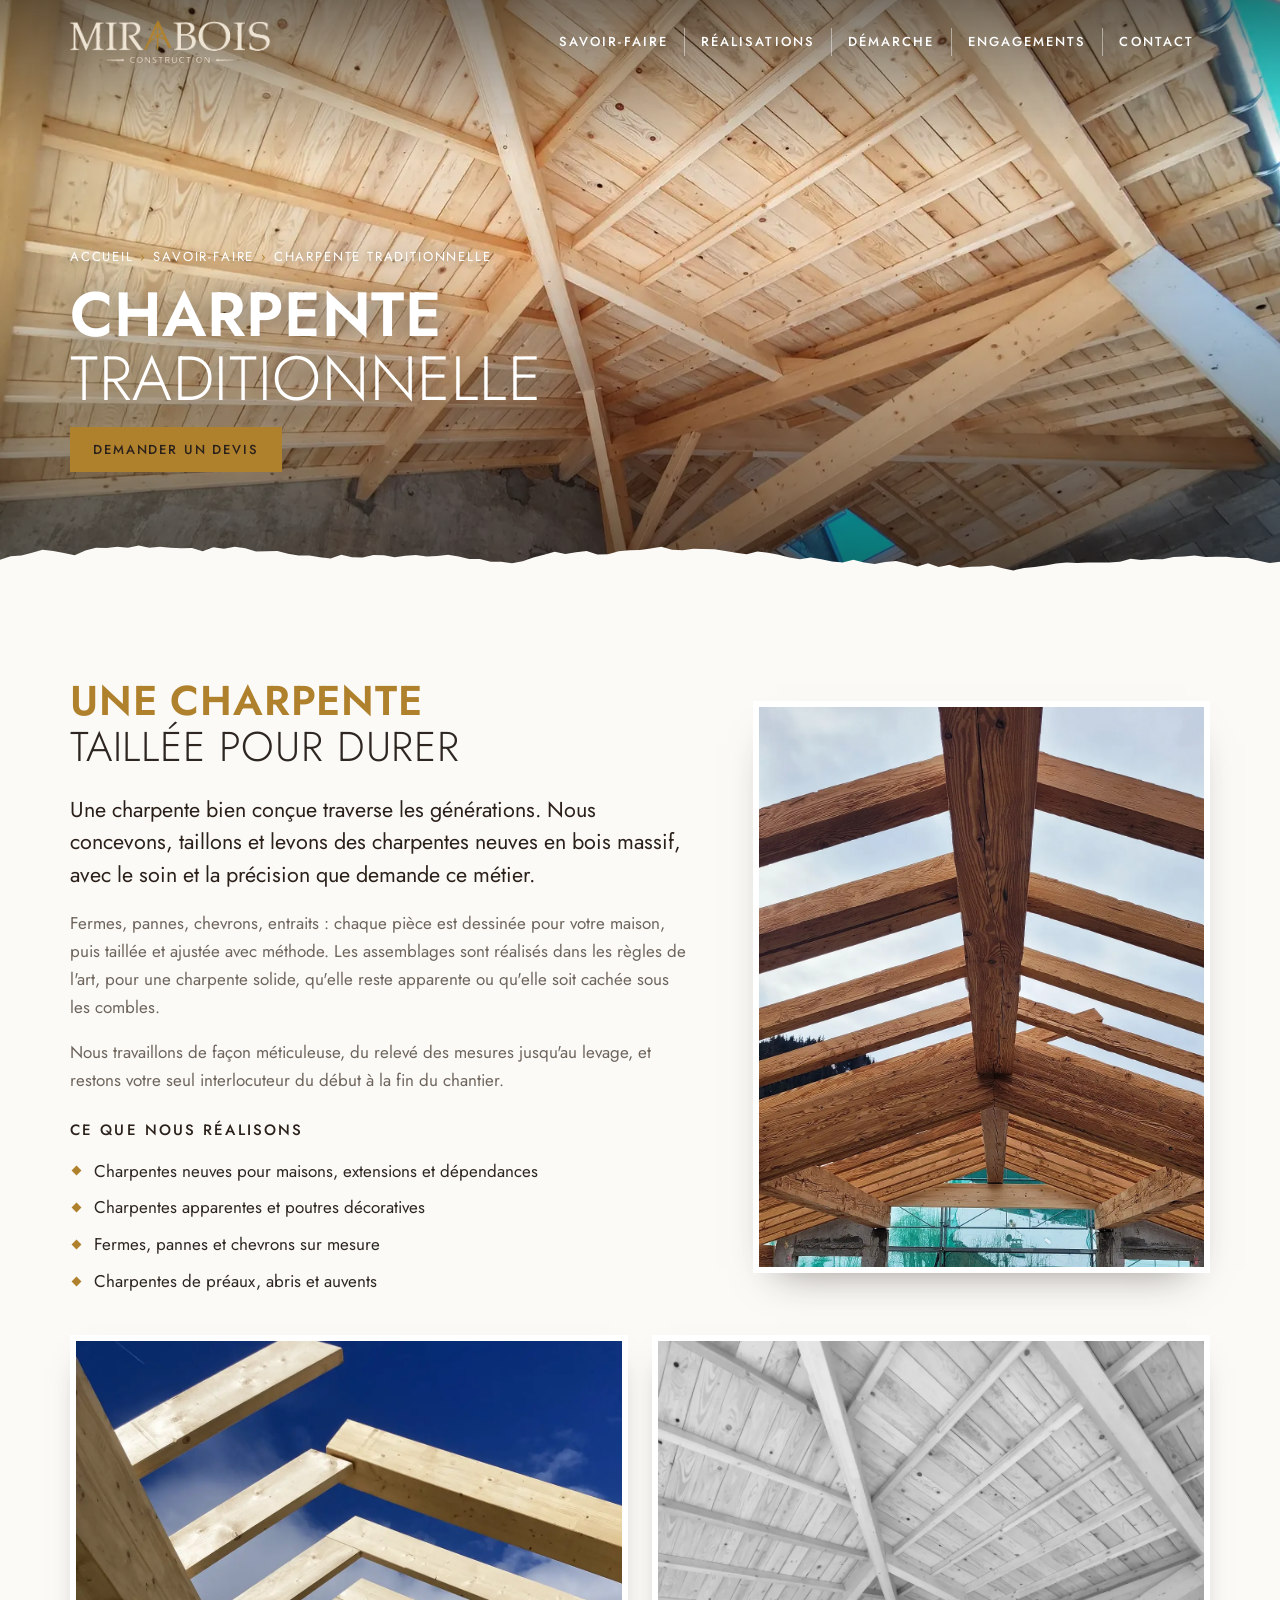
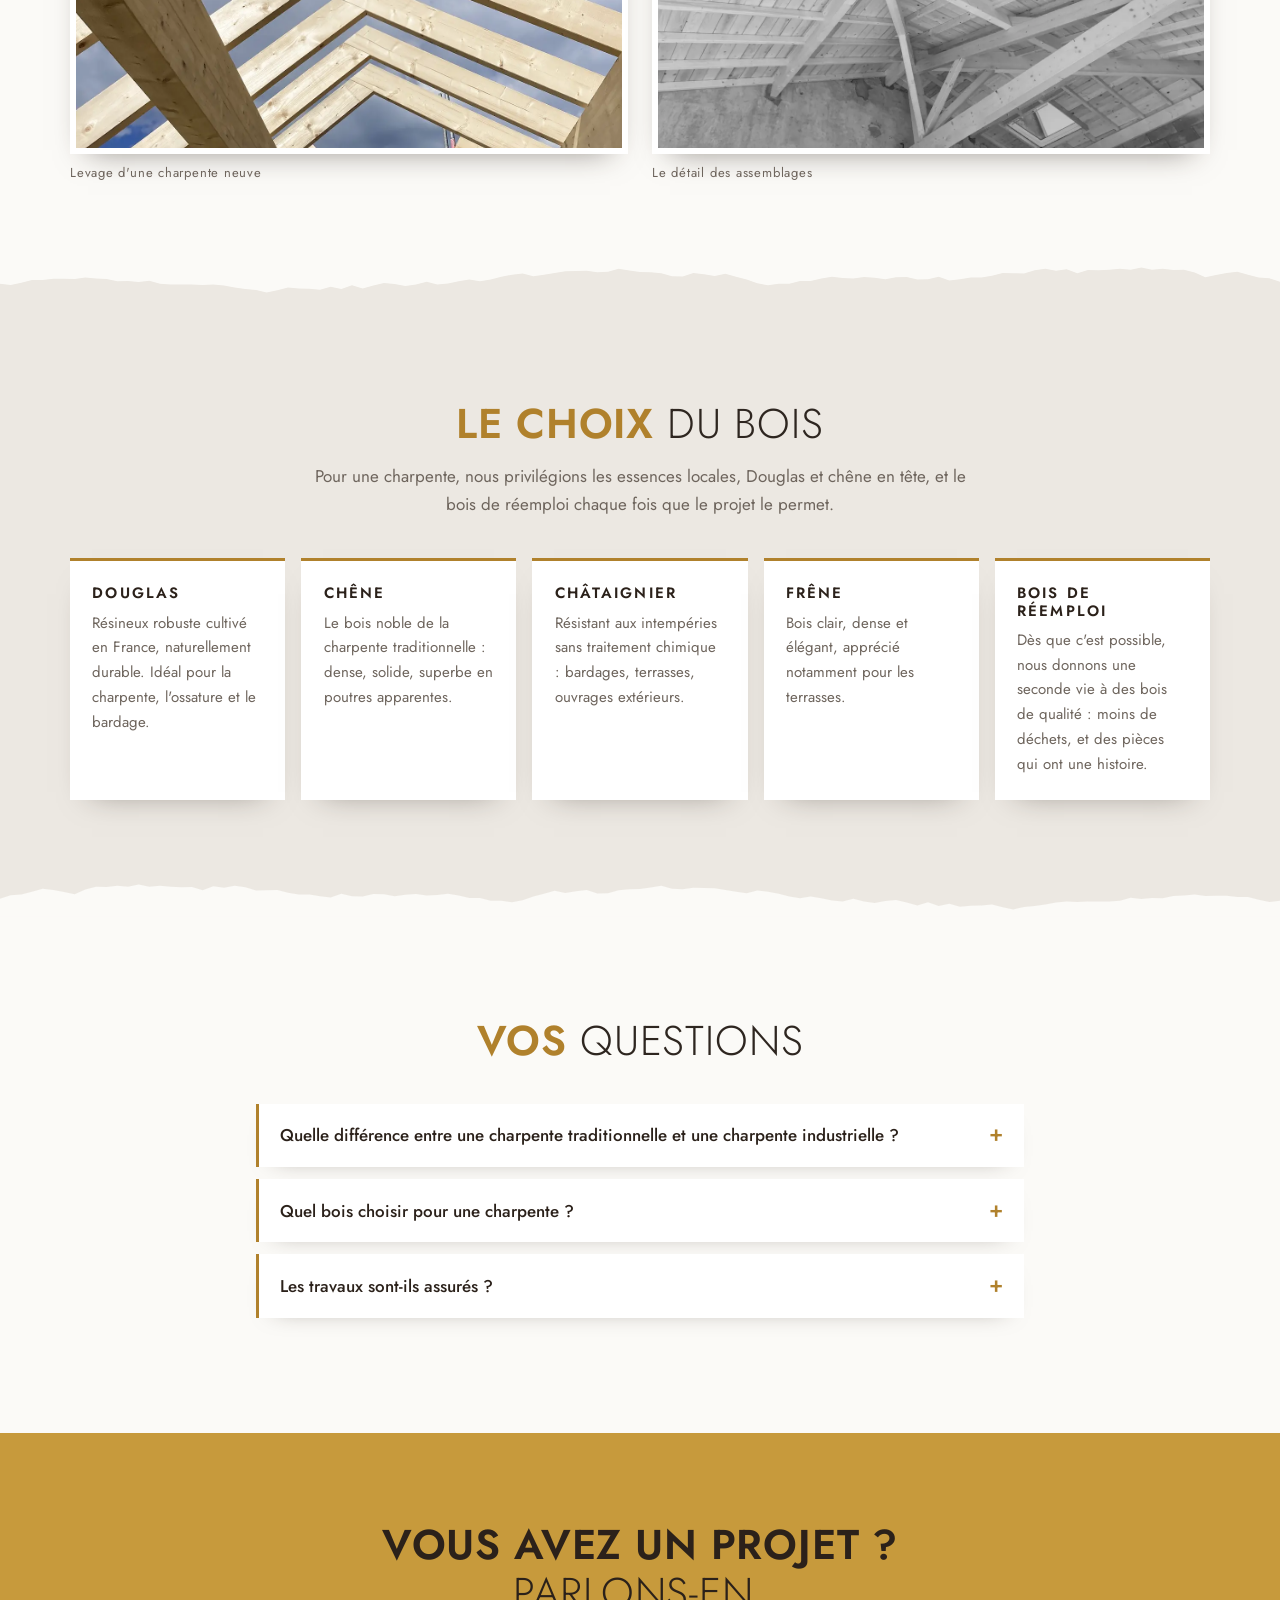
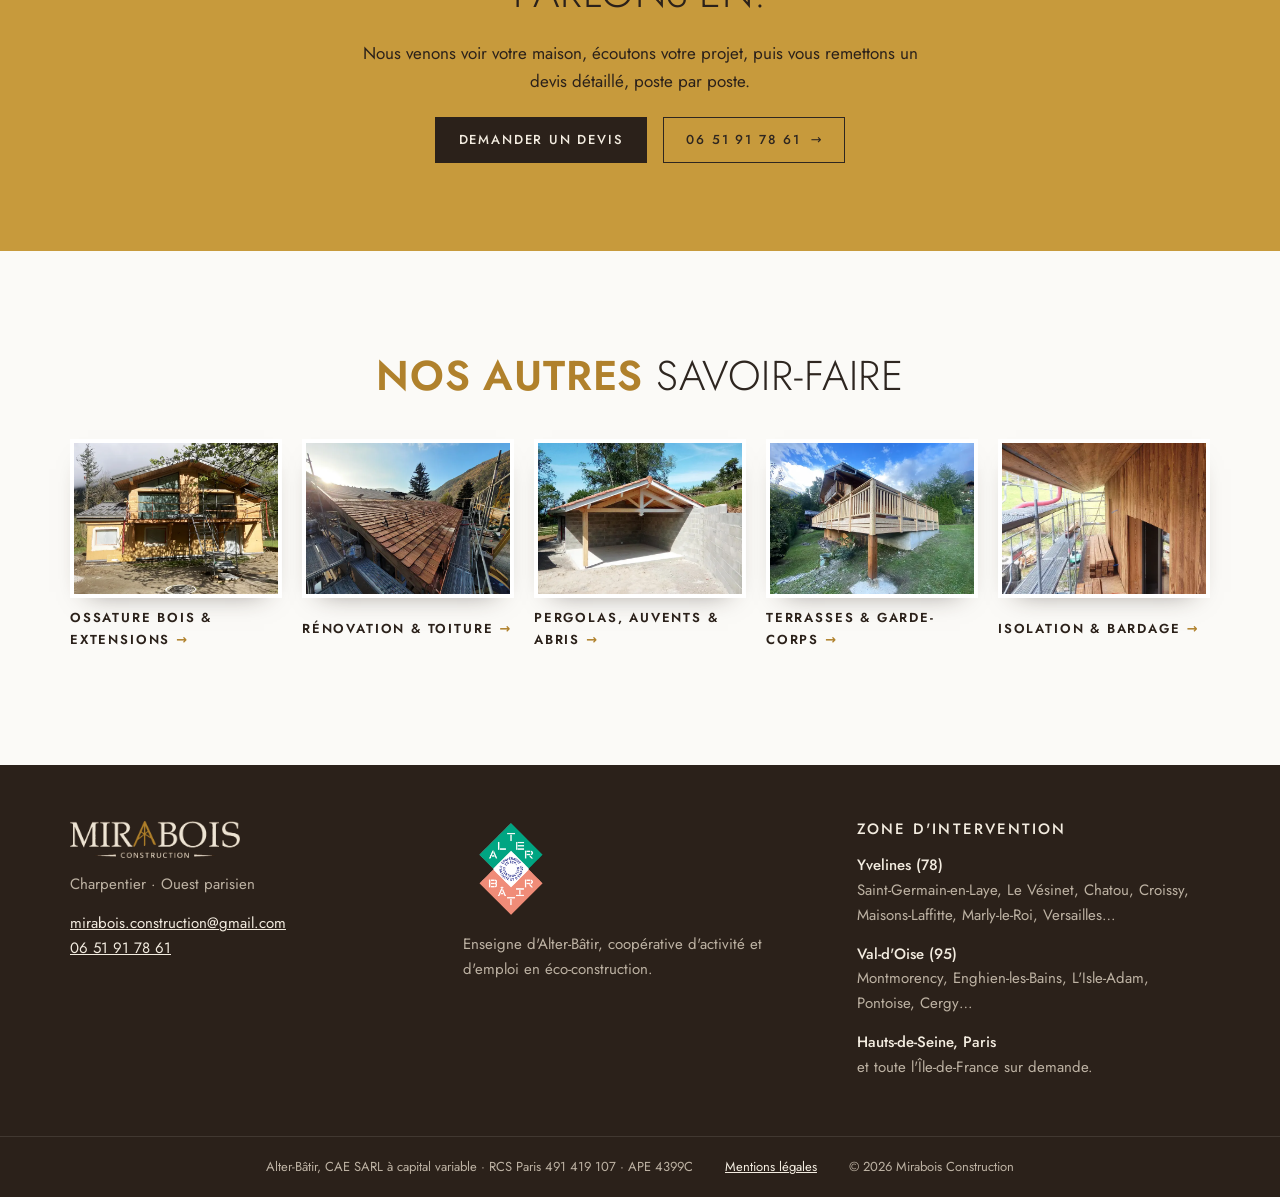
==== commit d8d4f6c5: "Textes au « nous » et sans nom, message après envoi précisant réponse puis devis, pied de page sans " ====
--- a/charpente-traditionnelle.html
+++ b/charpente-traditionnelle.html
@@ -69,7 +69,7 @@
                                               "name":  "Quel bois choisir pour une charpente ?",
                                               "acceptedAnswer":  {
                                                                      "@type":  "Answer",
-                                                                     "text":  "Le Douglas et le chêne sont deux excellents choix locaux. Je vous conseille l\u0027essence la mieux adaptée à votre projet, à l\u0027aspect souhaité et à votre budget, et je propose du bois de réemploi lorsque c\u0027est possible."
+                                                                     "text":  "Le Douglas et le chêne sont deux excellents choix locaux. Nous vous conseillons l\u0027essence la mieux adaptée à votre projet, à l\u0027aspect souhaité et à votre budget, et proposons du bois de réemploi lorsque c\u0027est possible."
                                                                  }
                                           },
                                           {
@@ -89,7 +89,7 @@
 <link rel="preconnect" href="https://fonts.googleapis.com">
 <link rel="preconnect" href="https://fonts.gstatic.com" crossorigin>
 <link rel="stylesheet" href="https://fonts.googleapis.com/css2?family=Jost:wght@300;400;500;600&display=swap">
-<link rel="stylesheet" href="assets/css/style.css?v=20261125b">
+<link rel="stylesheet" href="assets/css/style.css?v=20261125e">
 </head>
 <body>
 
@@ -136,10 +136,10 @@
     <div class="conteneur page-intro">
       <div class="page-texte">
         <h2 class="titre-duo" id="titre-intro"><span>Une charpente</span> taillée pour durer</h2>
-        <p class="chapo">Une charpente bien conçue traverse les générations. Je conçois, taille et lève des charpentes neuves en bois massif, avec le soin et la précision que demande ce métier.</p>
+        <p class="chapo">Une charpente bien conçue traverse les générations. Nous concevons, taillons et levons des charpentes neuves en bois massif, avec le soin et la précision que demande ce métier.</p>
         <p>Fermes, pannes, chevrons, entraits : chaque pièce est dessinée pour votre maison, puis taillée et ajustée avec méthode. Les assemblages sont réalisés dans les règles de l'art, pour une charpente solide, qu'elle reste apparente ou qu'elle soit cachée sous les combles.</p>
-        <p>Je travaille de façon méticuleuse, du relevé des mesures jusqu'au levage, et je reste votre seul interlocuteur du début à la fin du chantier.</p>
-        <h3>Ce que je réalise</h3>
+        <p>Nous travaillons de façon méticuleuse, du relevé des mesures jusqu'au levage, et restons votre seul interlocuteur du début à la fin du chantier.</p>
+        <h3>Ce que nous réalisons</h3>
         <ul class="liste-or">
           <li>Charpentes neuves pour maisons, extensions et dépendances</li>
           <li>Charpentes apparentes et poutres décoratives</li>
@@ -164,13 +164,13 @@
   <section class="section section-pierre" aria-labelledby="titre-bois">
     <div class="conteneur">
       <h2 class="titre-duo titre-centre" id="titre-bois"><span>Le choix</span> du bois</h2>
-      <p class="intro-sombre">Pour une charpente, je privilégie les essences locales, Douglas et chêne en tête, et le bois de réemploi chaque fois que le projet le permet.</p>
+      <p class="intro-sombre">Pour une charpente, nous privilégions les essences locales, Douglas et chêne en tête, et le bois de réemploi chaque fois que le projet le permet.</p>
       <div class="bois-grille">
         <article class="bois-carte"><h3>Douglas</h3><p>Résineux robuste cultivé en France, naturellement durable. Idéal pour la charpente, l'ossature et le bardage.</p></article>
         <article class="bois-carte"><h3>Chêne</h3><p>Le bois noble de la charpente traditionnelle : dense, solide, superbe en poutres apparentes.</p></article>
         <article class="bois-carte"><h3>Châtaignier</h3><p>Résistant aux intempéries sans traitement chimique : bardages, terrasses, ouvrages extérieurs.</p></article>
         <article class="bois-carte"><h3>Frêne</h3><p>Bois clair, dense et élégant, apprécié notamment pour les terrasses.</p></article>
-        <article class="bois-carte"><h3>Bois de réemploi</h3><p>Dès que c'est possible, je donne une seconde vie à des bois de qualité : moins de déchets, et des pièces qui ont une histoire.</p></article>
+        <article class="bois-carte"><h3>Bois de réemploi</h3><p>Dès que c'est possible, nous donnons une seconde vie à des bois de qualité : moins de déchets, et des pièces qui ont une histoire.</p></article>
       </div>
     </div>
     <svg class="bord bord-papier" viewBox="0 0 1440 40" preserveAspectRatio="none" aria-hidden="true"><use href="assets/img/bord.svg#bord-trace"/></svg>
@@ -182,7 +182,7 @@
       <h2 class="titre-duo titre-centre" id="titre-faq"><span>Vos</span> questions</h2>
       <div class="faq">
         <details><summary>Quelle différence entre une charpente traditionnelle et une charpente industrielle ?</summary><p>Une charpente industrielle est faite de petites pièces (fermettes) assemblées par des connecteurs métalliques, qui encombrent les combles. Une charpente traditionnelle, en pièces de bois massif, libère l'espace sous la toiture : les combles restent aménageables et la charpente peut rester apparente.</p></details>
-        <details><summary>Quel bois choisir pour une charpente ?</summary><p>Le Douglas et le chêne sont deux excellents choix locaux. Je vous conseille l'essence la mieux adaptée à votre projet, à l'aspect souhaité et à votre budget, et je propose du bois de réemploi lorsque c'est possible.</p></details>
+        <details><summary>Quel bois choisir pour une charpente ?</summary><p>Le Douglas et le chêne sont deux excellents choix locaux. Nous vous conseillons l'essence la mieux adaptée à votre projet, à l'aspect souhaité et à votre budget, et proposons du bois de réemploi lorsque c'est possible.</p></details>
         <details><summary>Les travaux sont-ils assurés ?</summary><p>Oui. Mirabois Construction exerce au sein de la coopérative Alter-Bâtir : les travaux sont couverts par son assurance décennale auprès de SMA BTP.</p></details>
       </div>
     </div>
@@ -192,7 +192,7 @@
   <section class="section section-or" aria-labelledby="titre-appel">
     <div class="conteneur appel">
       <h2 class="titre-contact" id="titre-appel">Vous avez un projet ?<span>Parlons-en.</span></h2>
-      <p>Je viens voir votre maison, j'écoute votre projet et je vous remets un devis détaillé, poste par poste.</p>
+      <p>Nous venons voir votre maison, écoutons votre projet, puis vous remettons un devis détaillé, poste par poste.</p>
       <div class="appel-boutons">
         <a class="bouton bouton-fonce" href="index.html#contact">Demander un devis</a>
         <a class="bouton bouton-ligne" href="tel:+33651917861">06 51 91 78 61</a>
@@ -203,7 +203,7 @@
   <!-- Autres savoir-faire -->
   <section class="section section-papier" aria-labelledby="titre-autres">
     <div class="conteneur">
-      <h2 class="titre-duo titre-centre" id="titre-autres"><span>Mes autres</span> savoir-faire</h2>
+      <h2 class="titre-duo titre-centre" id="titre-autres"><span>Nos autres</span> savoir-faire</h2>
       <div class="autres">
         <a href="ossature-bois-extension.html"><img src="assets/img/renovation-chalet-s.webp" alt="" loading="lazy"><span>Ossature bois &amp; extensions</span></a>
         <a href="renovation-charpente-toiture.html"><img src="assets/img/couverture-bardeaux-s.webp" alt="" loading="lazy"><span>Rénovation &amp; toiture</span></a>
@@ -224,17 +224,6 @@
       <p><a href="mailto:mirabois.construction@gmail.com">mirabois.construction@gmail.com</a><br><a href="tel:+33651917861">06 51 91 78 61</a></p>
     </div>
     <div class="pied-bloc">
-      <h2 class="pied-titre">Savoir-faire</h2>
-      <ul class="pied-liens">
-        <li><a href="charpente-traditionnelle.html" aria-current="page">Charpente traditionnelle</a></li>
-        <li><a href="ossature-bois-extension.html">Ossature bois &amp; extensions</a></li>
-        <li><a href="renovation-charpente-toiture.html">Rénovation &amp; toiture</a></li>
-        <li><a href="pergolas-auvents-abris.html">Pergolas, auvents &amp; abris</a></li>
-        <li><a href="terrasses-garde-corps.html">Terrasses &amp; garde-corps</a></li>
-        <li><a href="isolation-bardage-bois.html">Isolation &amp; bardage</a></li>
-      </ul>
-    </div>
-    <div class="pied-bloc">
       <img class="logo-coop-pied" src="assets/img/logo-alterbatir.png" alt="Alter-Bâtir" width="360" height="360" loading="lazy">
       <p>Enseigne d'Alter-Bâtir, coopérative d'activité et d'emploi en éco-construction.</p>
     </div>
@@ -252,7 +241,7 @@
 
 <a class="haut" href="#" aria-label="Revenir en haut de la page"><svg viewBox="0 0 24 24" aria-hidden="true"><path d="M12 19V5M5 12l7-7 7 7"/></svg></a>
 
-<script src="assets/js/main.js?v=20261125b"></script>
+<script src="assets/js/main.js?v=20261125e"></script>
 
 </body>
 </html>
--- a/assets/css/style.css
+++ b/assets/css/style.css
@@ -266,7 +266,7 @@
 
 /* Pied de page */
 .pied { background: var(--noyer); color: var(--clair-doux); font-size: var(--t-s); }
-.pied-grille { display: grid; grid-template-columns: 1fr 1fr .9fr 1.2fr; gap: 2.5rem; padding-block: 3.5rem; }
+.pied-grille { display: grid; grid-template-columns: repeat(3, minmax(0, 1fr)); gap: 2.5rem; padding-block: 3.5rem; }
 .pied-bloc { display: grid; gap: .9rem; align-content: start; min-width: 0; }
 .pied-bloc strong { color: var(--clair); font-weight: 500; display: block; }
 .pied a { color: var(--clair); }
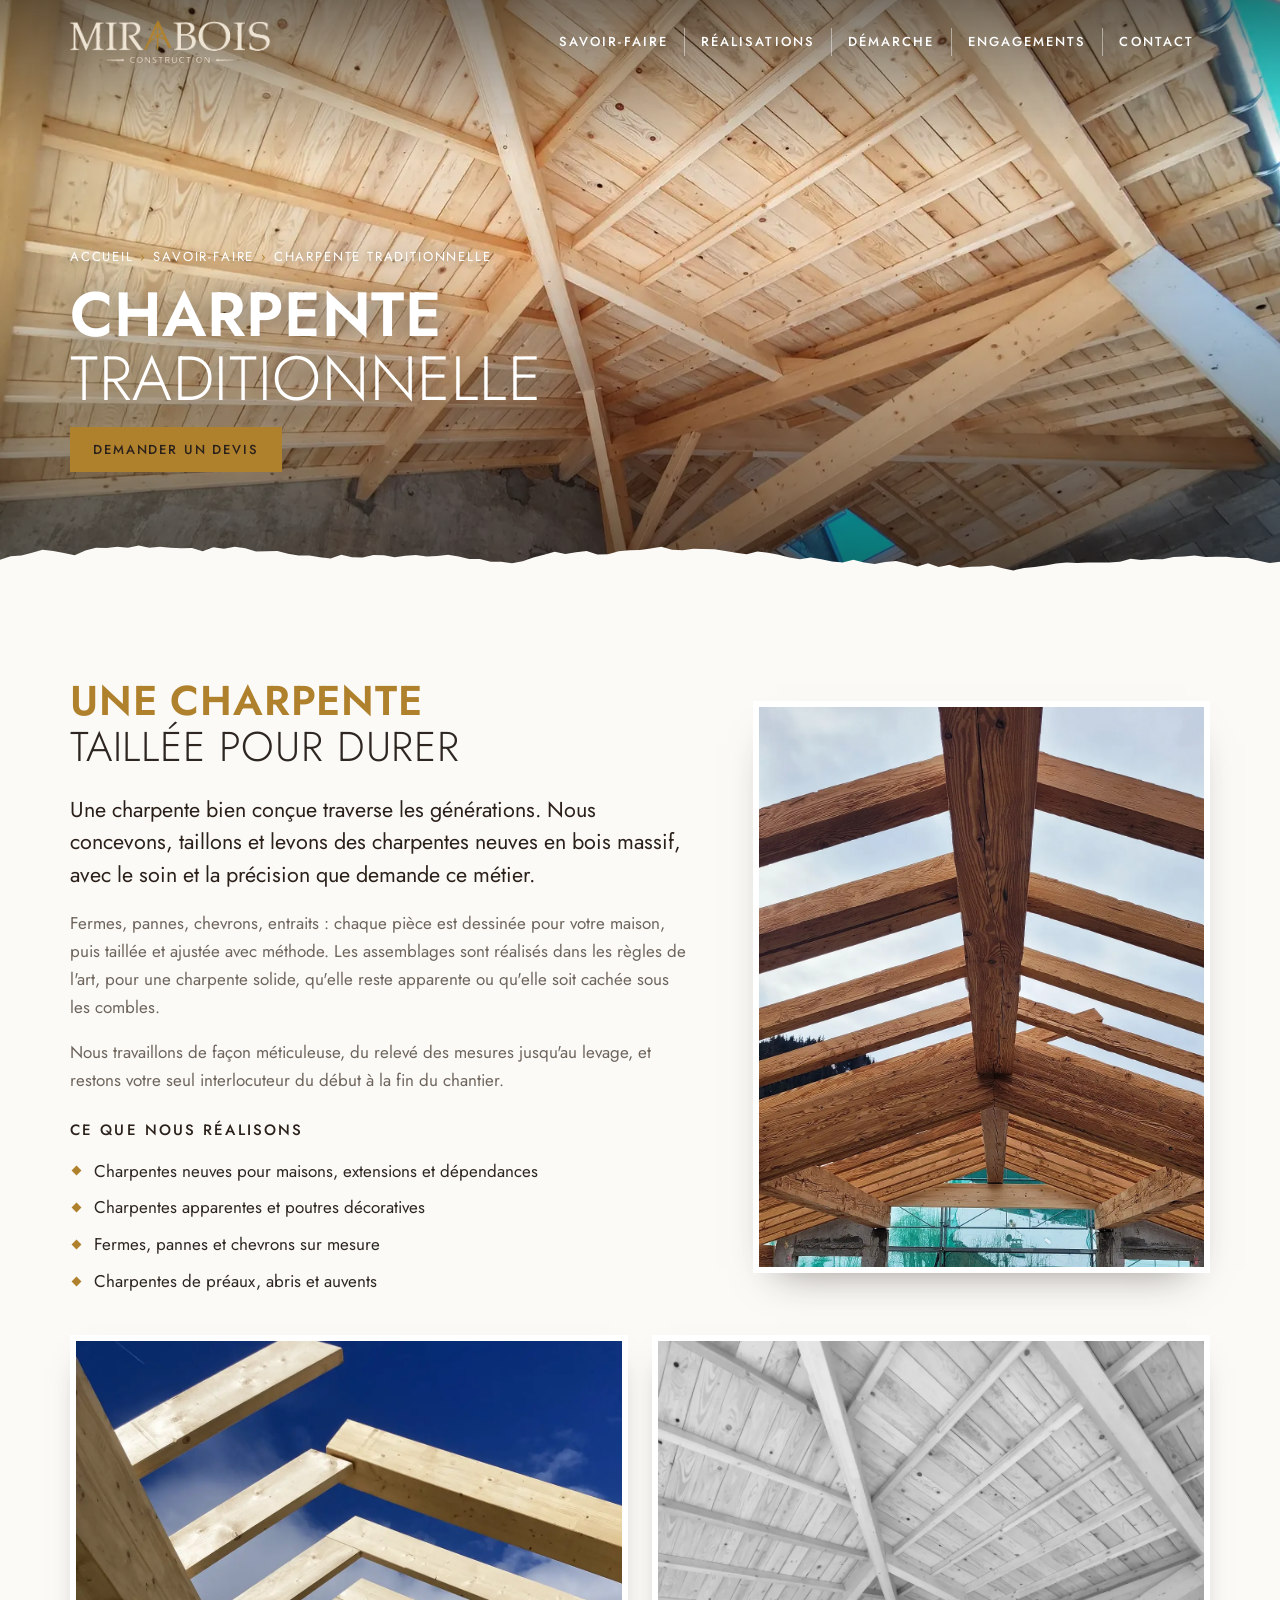
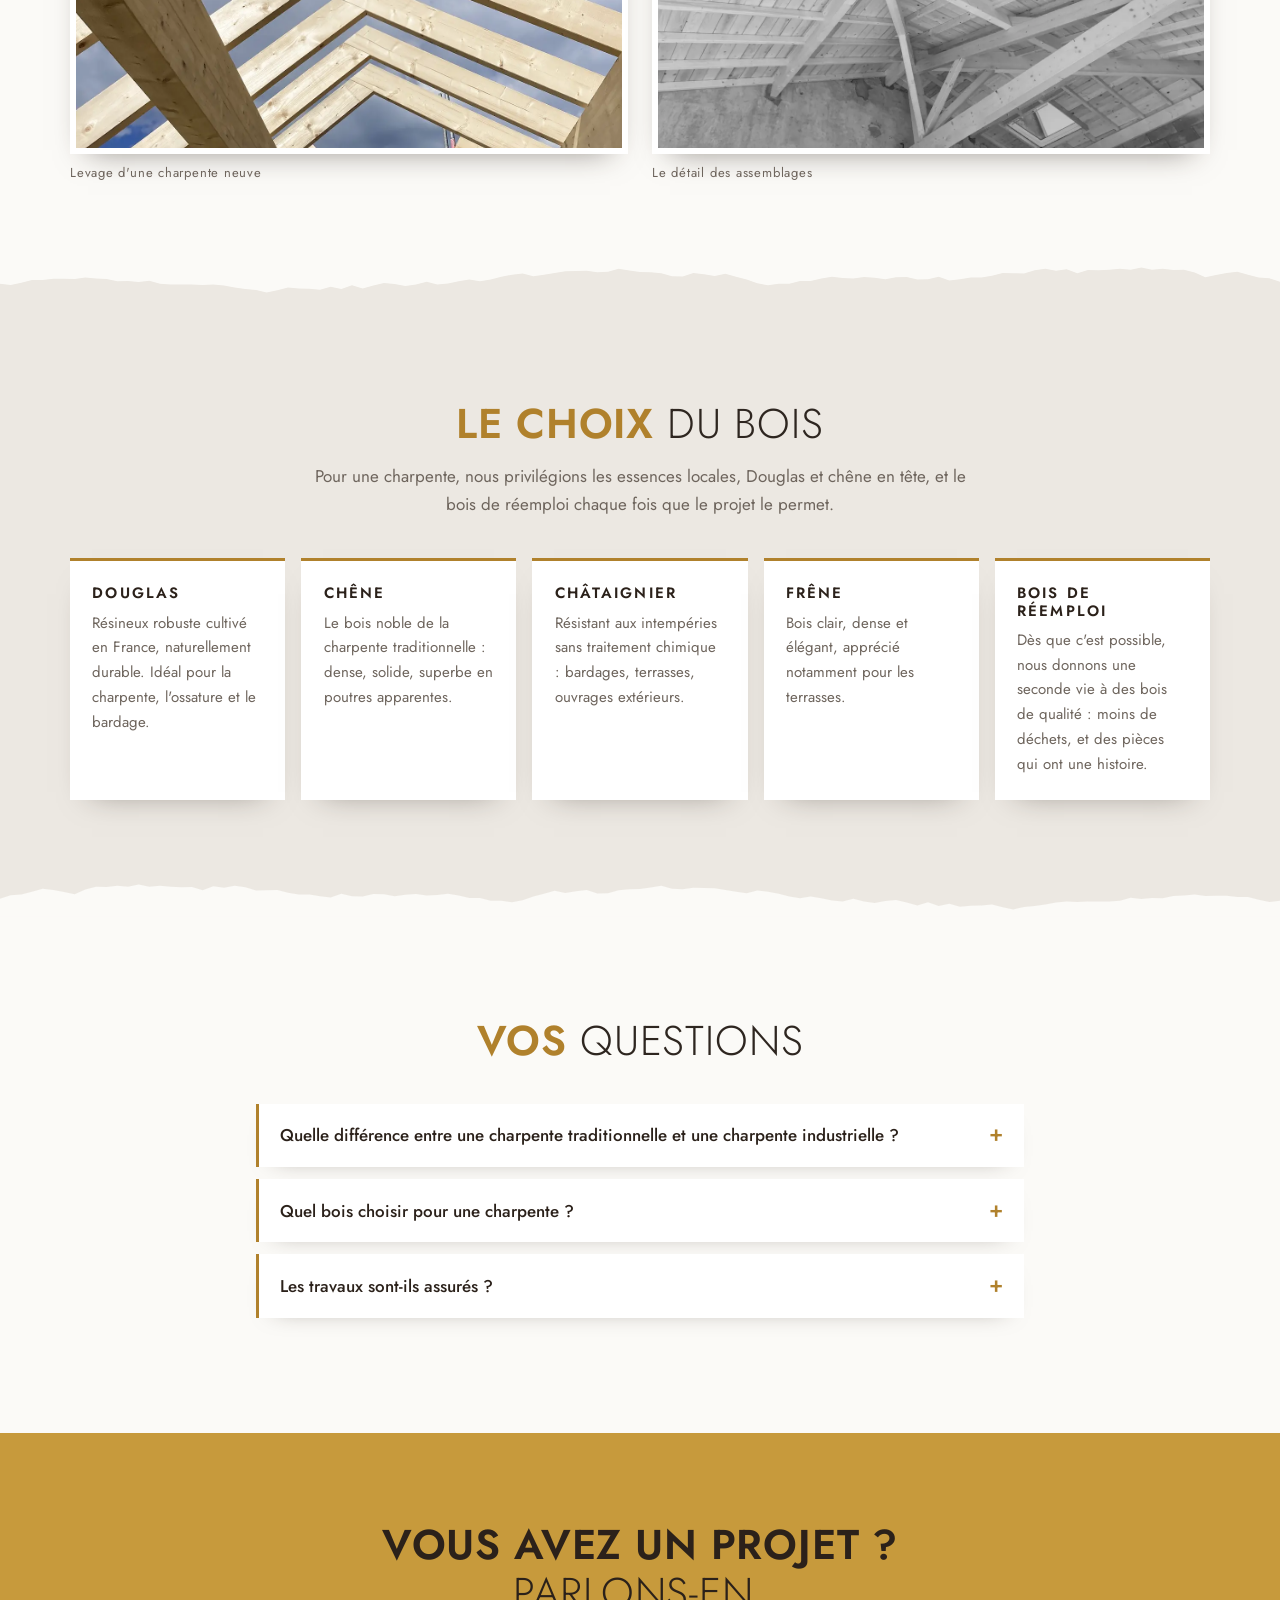
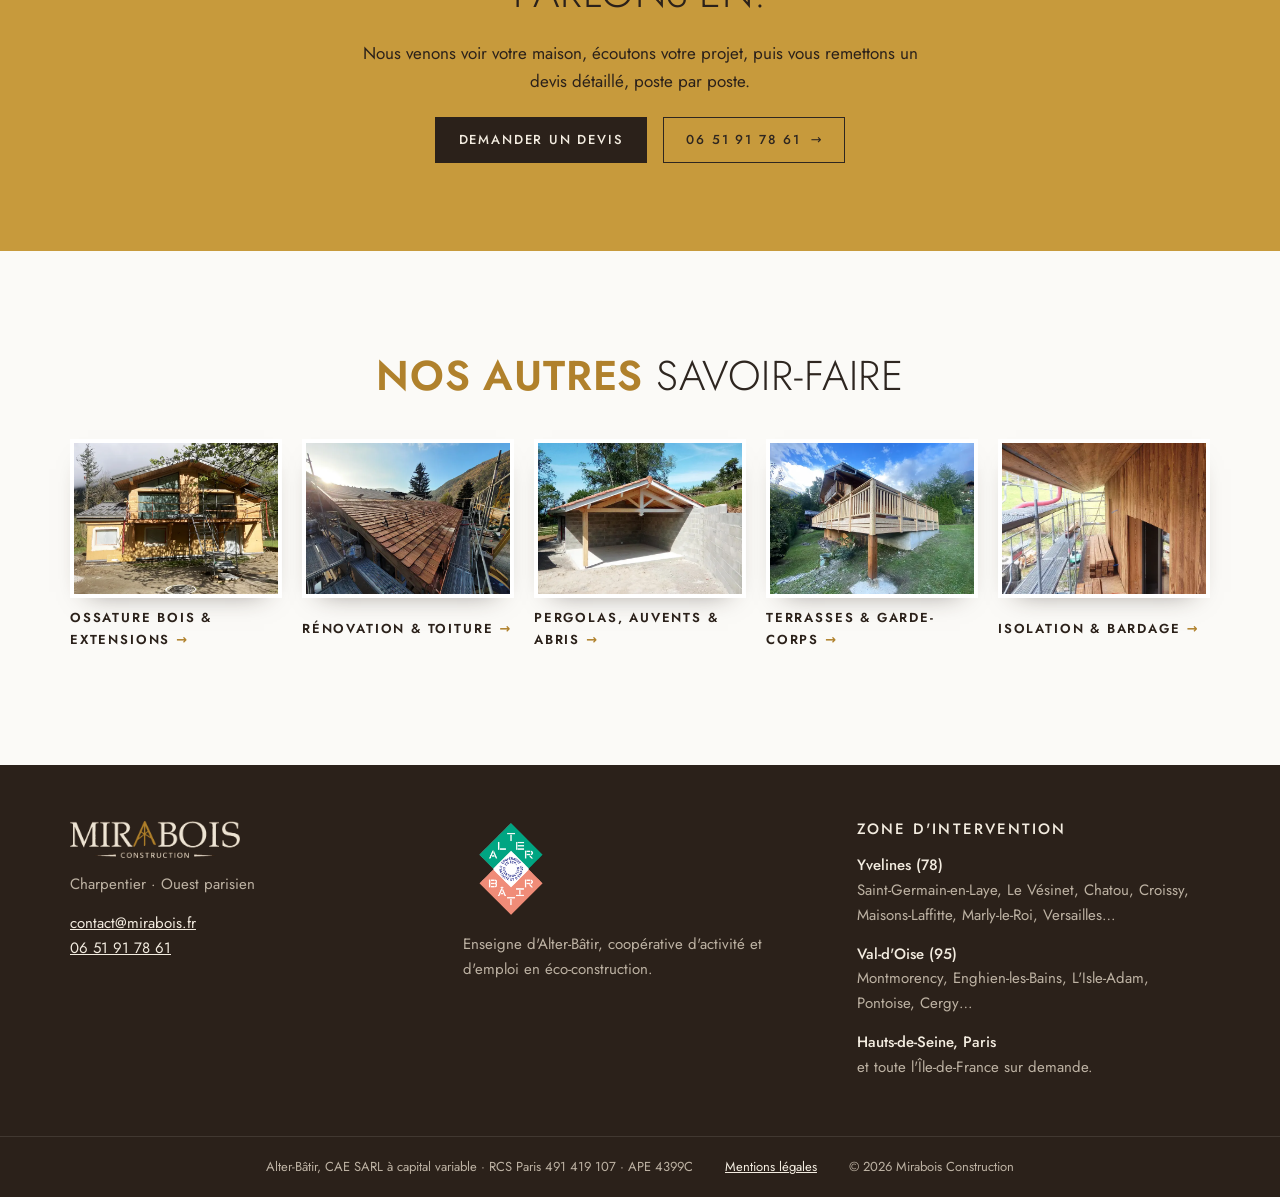
==== commit 9c094227: "Adresse affichée : contact@mirabois.fr (redirigée vers le Gmail) Co-Authored-By: Claude Opus 5.5 <no" ====
--- a/charpente-traditionnelle.html
+++ b/charpente-traditionnelle.html
@@ -89,7 +89,7 @@
 <link rel="preconnect" href="https://fonts.googleapis.com">
 <link rel="preconnect" href="https://fonts.gstatic.com" crossorigin>
 <link rel="stylesheet" href="https://fonts.googleapis.com/css2?family=Jost:wght@300;400;500;600&display=swap">
-<link rel="stylesheet" href="assets/css/style.css?v=20261125e">
+<link rel="stylesheet" href="assets/css/style.css?v=20261125f">
 </head>
 <body>
 
@@ -221,7 +221,7 @@
     <div class="pied-bloc">
       <img class="logo-pied" src="assets/img/logo-mirabois-clair.png" alt="Mirabois Construction" width="900" height="210" loading="lazy">
       <p>Charpentier · Ouest parisien</p>
-      <p><a href="mailto:mirabois.construction@gmail.com">mirabois.construction@gmail.com</a><br><a href="tel:+33651917861">06 51 91 78 61</a></p>
+      <p><a href="mailto:contact@mirabois.fr">contact@mirabois.fr</a><br><a href="tel:+33651917861">06 51 91 78 61</a></p>
     </div>
     <div class="pied-bloc">
       <img class="logo-coop-pied" src="assets/img/logo-alterbatir.png" alt="Alter-Bâtir" width="360" height="360" loading="lazy">
@@ -241,7 +241,7 @@
 
 <a class="haut" href="#" aria-label="Revenir en haut de la page"><svg viewBox="0 0 24 24" aria-hidden="true"><path d="M12 19V5M5 12l7-7 7 7"/></svg></a>
 
-<script src="assets/js/main.js?v=20261125e"></script>
+<script src="assets/js/main.js?v=20261125f"></script>
 
 </body>
 </html>
